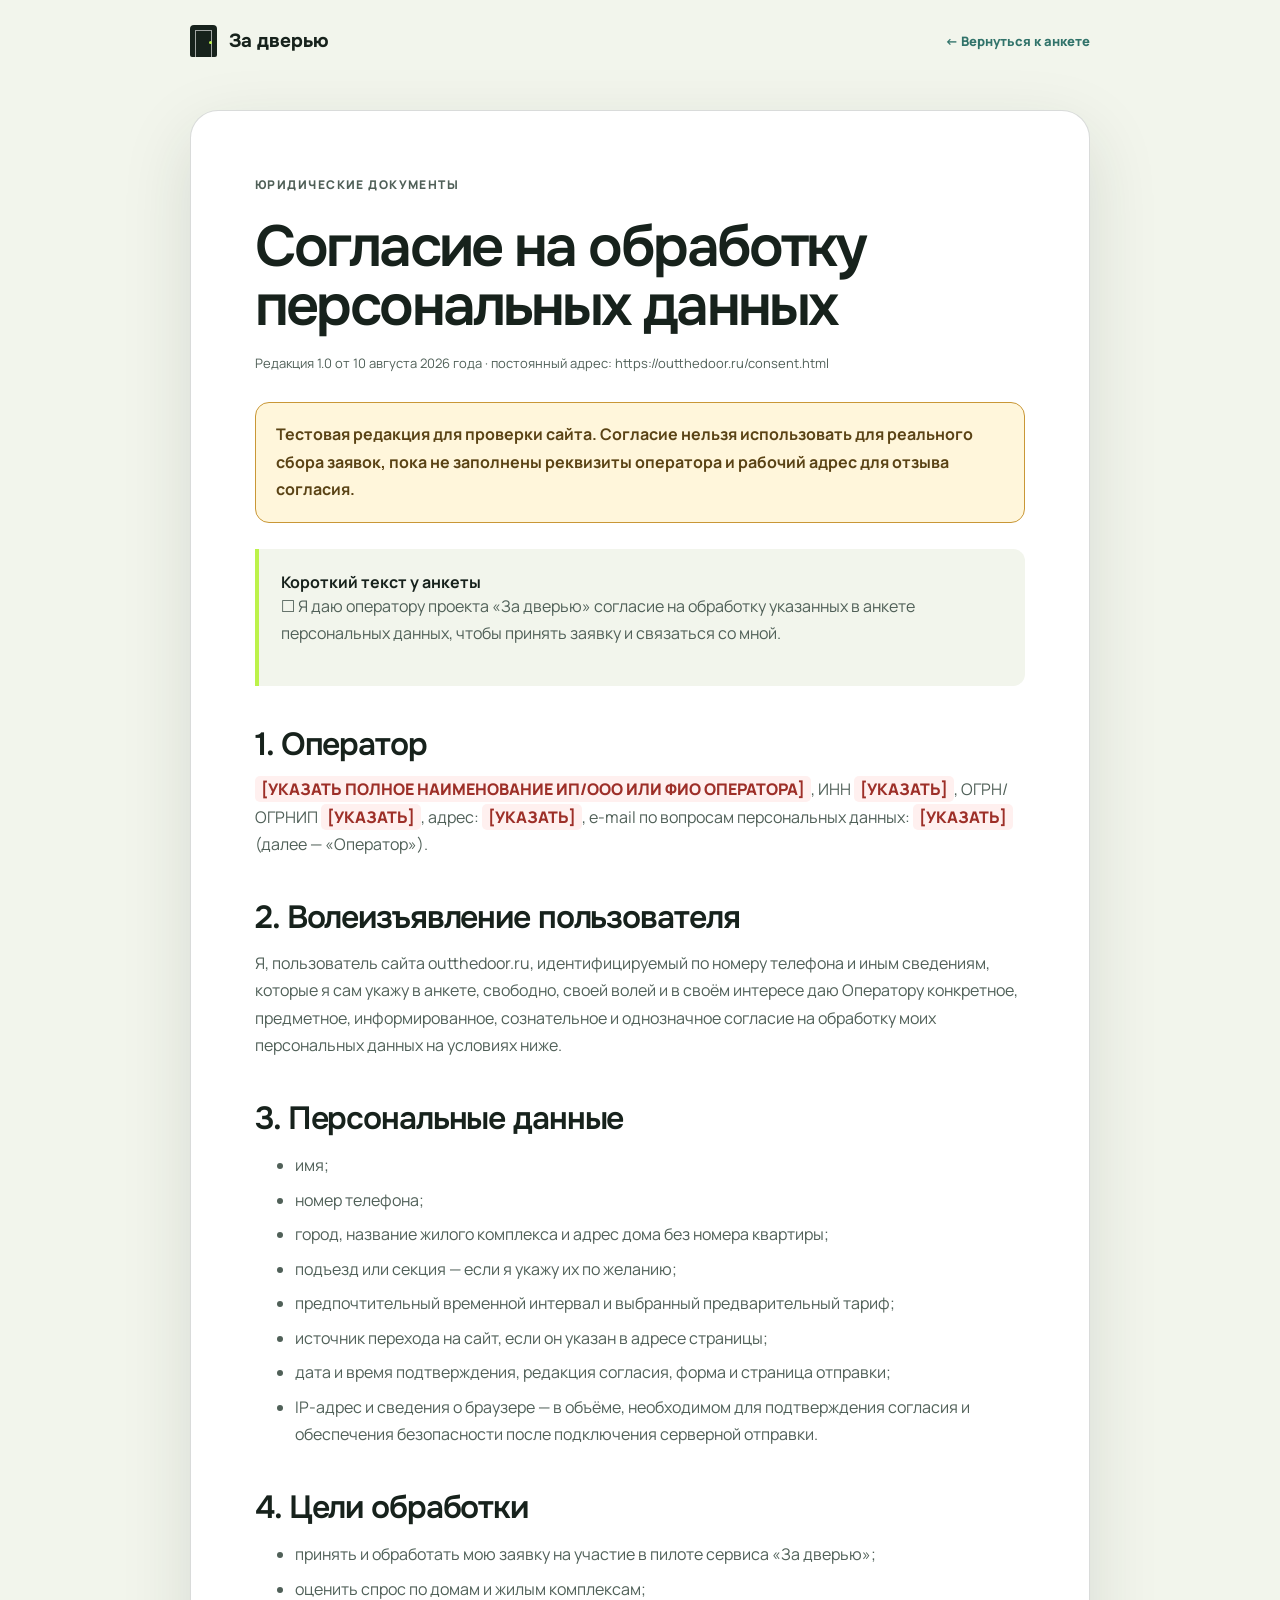
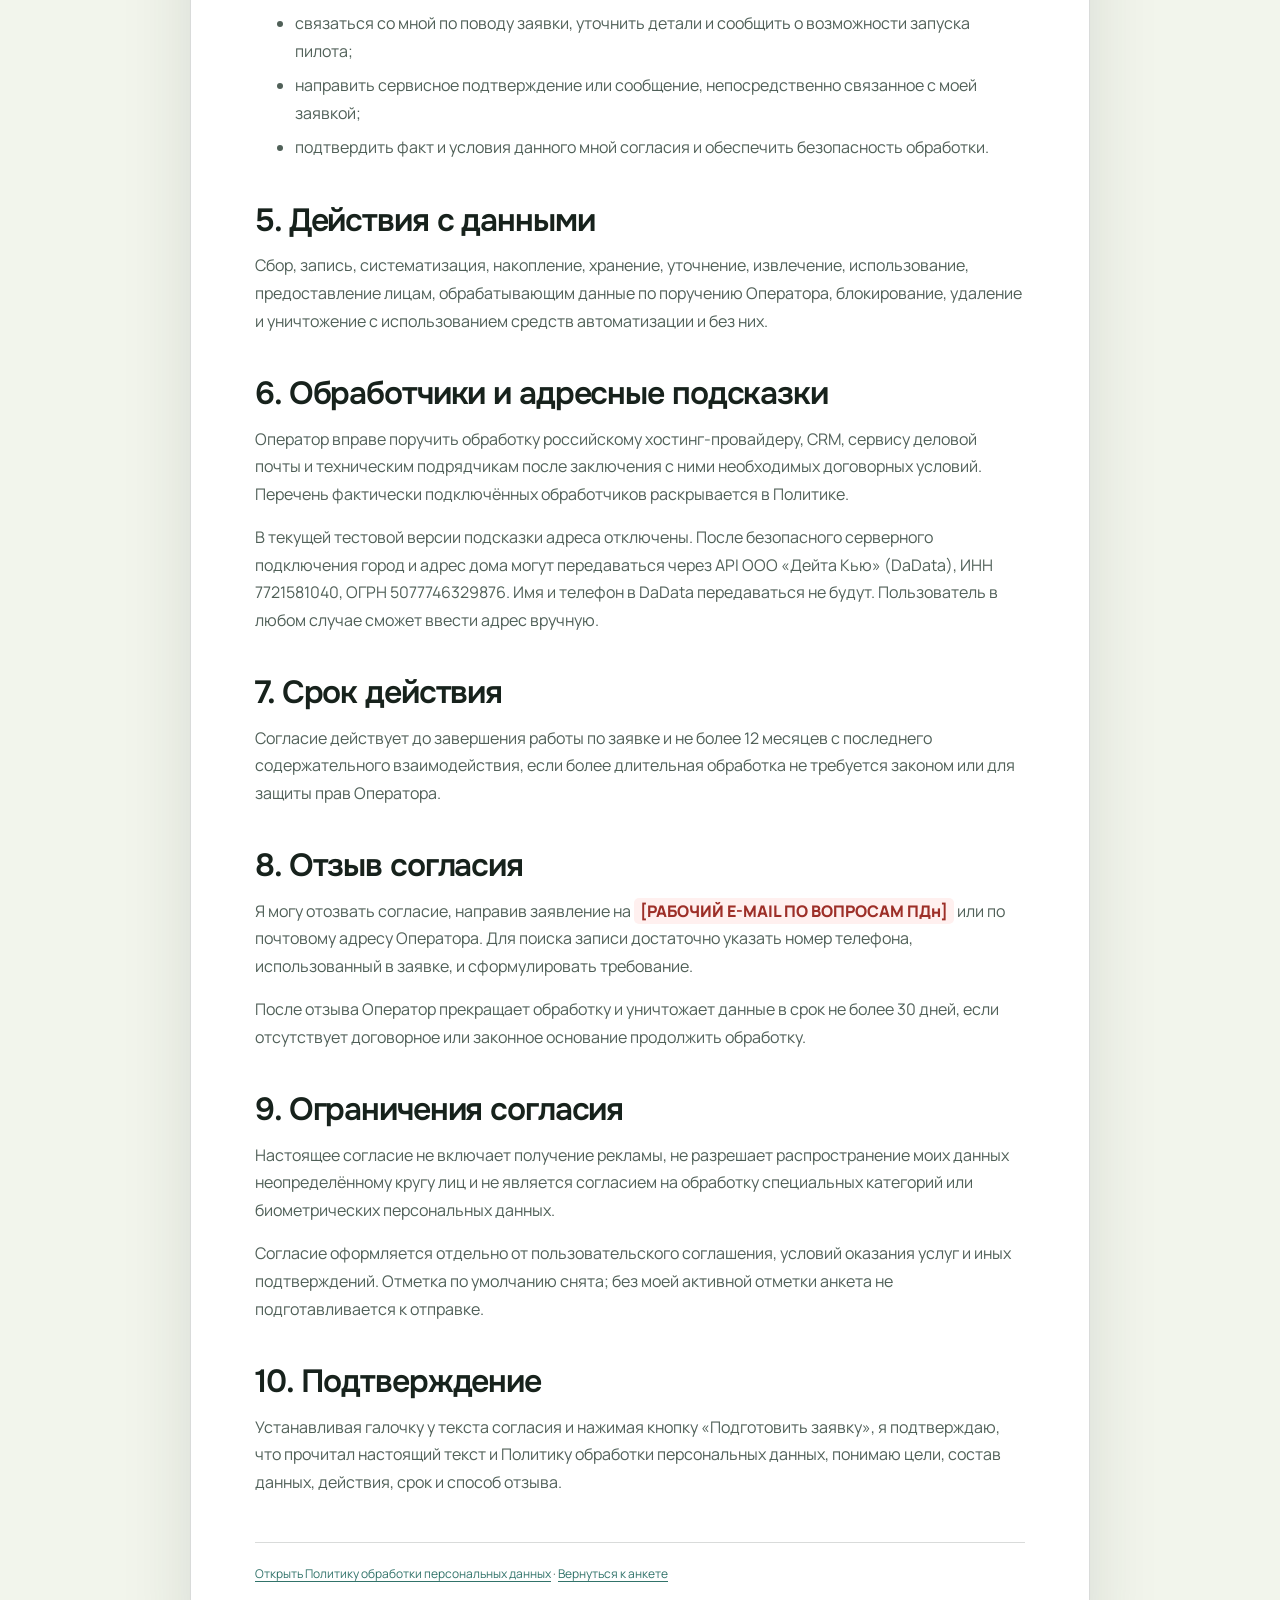
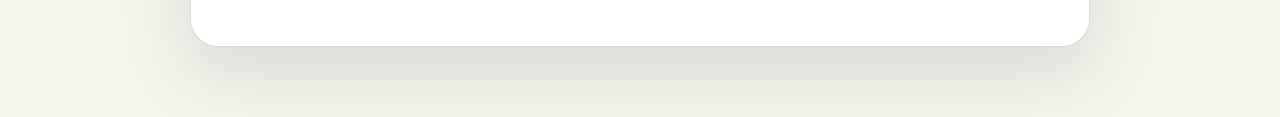
==== consent.html @ b96330fc "Publish landing with personal data consent" ====
<!doctype html>
<html lang="ru">
  <head>
    <meta charset="UTF-8" />
    <meta name="viewport" content="width=device-width, initial-scale=1.0" />
    <meta name="theme-color" content="#f2f5ec" />
    <meta name="robots" content="noindex, nofollow" />
    <title>Согласие на обработку персональных данных — За дверью</title>
    <link rel="preconnect" href="https://fonts.googleapis.com" />
    <link rel="preconnect" href="https://fonts.gstatic.com" crossorigin />
    <link href="https://fonts.googleapis.com/css2?family=Manrope:wght@400;500;600;700;800&amp;family=Onest:wght@500;600;700&amp;display=swap" rel="stylesheet" />
    <link rel="stylesheet" href="styles.css" />
  </head>
  <body class="legal-page">
    <header class="legal-header">
      <a class="brand" href="index.html" aria-label="За дверью — на главную">
        <span class="brand__mark" aria-hidden="true"><span></span></span><span>За дверью</span>
      </a>
      <a class="legal-header__back" href="index.html#reserve-form">← Вернуться к анкете</a>
    </header>

    <main class="legal-document">
      <p class="kicker">Юридические документы</p>
      <h1>Согласие на обработку персональных данных</h1>
      <p class="legal-meta">Редакция 1.0 от 10 августа 2026 года · постоянный адрес: https://outthedoor.ru/consent.html</p>

      <p class="legal-warning">
        Тестовая редакция для проверки сайта. Согласие нельзя использовать для реального сбора заявок, пока не заполнены реквизиты оператора и рабочий адрес для отзыва согласия.
      </p>

      <div class="legal-summary">
        <strong>Короткий текст у анкеты</strong>
        <p>☐ Я даю оператору проекта «За дверью» согласие на обработку указанных в анкете персональных данных, чтобы принять заявку и связаться со мной.</p>
      </div>

      <h2>1. Оператор</h2>
      <p>
        <span class="legal-placeholder">[УКАЗАТЬ ПОЛНОЕ НАИМЕНОВАНИЕ ИП/ООО ИЛИ ФИО ОПЕРАТОРА]</span>,
        ИНН <span class="legal-placeholder">[УКАЗАТЬ]</span>,
        ОГРН/ОГРНИП <span class="legal-placeholder">[УКАЗАТЬ]</span>,
        адрес: <span class="legal-placeholder">[УКАЗАТЬ]</span>,
        e-mail по вопросам персональных данных: <span class="legal-placeholder">[УКАЗАТЬ]</span>
        (далее — «Оператор»).
      </p>

      <h2>2. Волеизъявление пользователя</h2>
      <p>Я, пользователь сайта outthedoor.ru, идентифицируемый по номеру телефона и иным сведениям, которые я сам укажу в анкете, свободно, своей волей и в своём интересе даю Оператору конкретное, предметное, информированное, сознательное и однозначное согласие на обработку моих персональных данных на условиях ниже.</p>

      <h2>3. Персональные данные</h2>
      <ul>
        <li>имя;</li>
        <li>номер телефона;</li>
        <li>город, название жилого комплекса и адрес дома без номера квартиры;</li>
        <li>подъезд или секция — если я укажу их по желанию;</li>
        <li>предпочтительный временной интервал и выбранный предварительный тариф;</li>
        <li>источник перехода на сайт, если он указан в адресе страницы;</li>
        <li>дата и время подтверждения, редакция согласия, форма и страница отправки;</li>
        <li>IP-адрес и сведения о браузере — в объёме, необходимом для подтверждения согласия и обеспечения безопасности после подключения серверной отправки.</li>
      </ul>

      <h2>4. Цели обработки</h2>
      <ul>
        <li>принять и обработать мою заявку на участие в пилоте сервиса «За дверью»;</li>
        <li>оценить спрос по домам и жилым комплексам;</li>
        <li>связаться со мной по поводу заявки, уточнить детали и сообщить о возможности запуска пилота;</li>
        <li>направить сервисное подтверждение или сообщение, непосредственно связанное с моей заявкой;</li>
        <li>подтвердить факт и условия данного мной согласия и обеспечить безопасность обработки.</li>
      </ul>

      <h2>5. Действия с данными</h2>
      <p>Сбор, запись, систематизация, накопление, хранение, уточнение, извлечение, использование, предоставление лицам, обрабатывающим данные по поручению Оператора, блокирование, удаление и уничтожение с использованием средств автоматизации и без них.</p>

      <h2>6. Обработчики и адресные подсказки</h2>
      <p>Оператор вправе поручить обработку российскому хостинг-провайдеру, CRM, сервису деловой почты и техническим подрядчикам после заключения с ними необходимых договорных условий. Перечень фактически подключённых обработчиков раскрывается в Политике.</p>
      <p>В текущей тестовой версии подсказки адреса отключены. После безопасного серверного подключения город и адрес дома могут передаваться через API ООО «Дейта Кью» (DaData), ИНН 7721581040, ОГРН 5077746329876. Имя и телефон в DaData передаваться не будут. Пользователь в любом случае сможет ввести адрес вручную.</p>

      <h2>7. Срок действия</h2>
      <p>Согласие действует до завершения работы по заявке и не более 12 месяцев с последнего содержательного взаимодействия, если более длительная обработка не требуется законом или для защиты прав Оператора.</p>

      <h2>8. Отзыв согласия</h2>
      <p>Я могу отозвать согласие, направив заявление на <span class="legal-placeholder">[РАБОЧИЙ E-MAIL ПО ВОПРОСАМ ПДн]</span> или по почтовому адресу Оператора. Для поиска записи достаточно указать номер телефона, использованный в заявке, и сформулировать требование.</p>
      <p>После отзыва Оператор прекращает обработку и уничтожает данные в срок не более 30 дней, если отсутствует договорное или законное основание продолжить обработку.</p>

      <h2>9. Ограничения согласия</h2>
      <p>Настоящее согласие не включает получение рекламы, не разрешает распространение моих данных неопределённому кругу лиц и не является согласием на обработку специальных категорий или биометрических персональных данных.</p>
      <p>Согласие оформляется отдельно от пользовательского соглашения, условий оказания услуг и иных подтверждений. Отметка по умолчанию снята; без моей активной отметки анкета не подготавливается к отправке.</p>

      <h2>10. Подтверждение</h2>
      <p>Устанавливая галочку у текста согласия и нажимая кнопку «Подготовить заявку», я подтверждаю, что прочитал настоящий текст и Политику обработки персональных данных, понимаю цели, состав данных, действия, срок и способ отзыва.</p>

      <div class="legal-footer">
        <a href="privacy.html">Открыть Политику обработки персональных данных</a> ·
        <a href="index.html#reserve-form">Вернуться к анкете</a>
      </div>
    </main>
  </body>
</html>
---- styles.css ----
:root {
  --ink: #17221c;
  --ink-soft: #506058;
  --cream: #f2f5ec;
  --paper: #fbfcf8;
  --mint: #bcf24a;
  --mint-soft: #e5f7bd;
  --teal: #31736a;
  --line: rgba(23, 34, 28, 0.16);
  --dark: #17251f;
  --white: #ffffff;
  --shadow: 0 24px 70px rgba(31, 49, 40, 0.13);
  --radius: 28px;
  --shell: min(1180px, calc(100vw - 40px));
}

* { box-sizing: border-box; }
html { scroll-behavior: smooth; }
body {
  margin: 0;
  overflow-x: clip;
  color: var(--ink);
  background: var(--paper);
  font-family: "Manrope", system-ui, sans-serif;
  -webkit-font-smoothing: antialiased;
}
a { color: inherit; text-decoration: none; }
button, input, select { font: inherit; }
button { color: inherit; }
.section-shell { width: var(--shell); margin-inline: auto; }

.prototype-bar {
  min-height: 34px;
  padding: 7px 20px;
  display: flex;
  align-items: center;
  justify-content: center;
  gap: 16px;
  background: var(--ink);
  color: var(--white);
  font-size: 12px;
  font-weight: 700;
  letter-spacing: .08em;
  text-transform: uppercase;
}
.prototype-bar__note { color: var(--mint); }

.site-header {
  width: var(--shell);
  min-height: 82px;
  margin-inline: auto;
  display: grid;
  grid-template-columns: 1fr auto 1fr;
  align-items: center;
  gap: 32px;
}
.brand { min-height: 44px; display: inline-flex; align-items: center; gap: 12px; font-family: "Onest", sans-serif; font-weight: 700; font-size: 19px; }
.brand__mark { width: 27px; height: 32px; border-radius: 4px 4px 2px 2px; background: var(--ink); position: relative; display: inline-block; }
.brand__mark::before { content: ""; position: absolute; inset: 5px 5px 0; border: 1px solid rgba(255,255,255,.6); border-bottom: 0; }
.brand__mark span { position: absolute; right: 5px; top: 16px; width: 3px; height: 3px; border-radius: 50%; background: var(--mint); }
.desktop-nav { display: flex; gap: 30px; font-size: 14px; font-weight: 600; }
.desktop-nav a { transition: opacity .2s; }
.desktop-nav a:hover { opacity: .55; }
.site-header > .button { justify-self: end; }

.button {
  min-height: 54px;
  padding: 0 24px;
  border: 0;
  border-radius: 14px;
  display: inline-flex;
  align-items: center;
  justify-content: center;
  gap: 10px;
  font-weight: 800;
  cursor: pointer;
  transition: transform .2s, box-shadow .2s, background .2s;
}
.button:hover { transform: translateY(-2px); }
.button:focus-visible, a:focus-visible, summary:focus-visible, input:focus-visible, select:focus-visible { outline: 3px solid rgba(49,115,106,.35); outline-offset: 3px; }
.button--small { min-height: 42px; padding-inline: 18px; border-radius: 12px; font-size: 13px; }
.button--dark { background: var(--ink); color: white; box-shadow: 0 8px 22px rgba(23,34,28,.15); }
.button--primary { background: var(--mint); color: var(--ink); box-shadow: 0 12px 28px rgba(136,179,47,.25); }
.button--outline { width: 100%; background: transparent; border: 1px solid var(--line); }
.button--wide { width: 100%; }

.hero {
  padding: 44px 0 72px;
  display: grid;
  grid-template-columns: minmax(0, 1fr) minmax(440px, 520px);
  align-items: start;
  gap: 42px;
}
.hero__copy { padding-top: 42px; }
.eyebrow, .kicker { margin: 0 0 22px; text-transform: uppercase; font-size: 12px; letter-spacing: .12em; font-weight: 800; }
.eyebrow { display: flex; align-items: center; gap: 10px; }
.eyebrow span { width: 8px; height: 8px; border-radius: 50%; background: var(--teal); box-shadow: 0 0 0 5px rgba(49,115,106,.12); }
h1, h2, h3, p { margin-top: 0; }
h1, h2 { font-family: "Onest", sans-serif; letter-spacing: -.055em; }
h1 { margin-bottom: 28px; font-size: clamp(50px, 5vw, 72px); line-height: .96; font-weight: 600; }
h1 > span { display: block; }
h1 em, h2 em { font-style: normal; color: var(--teal); }
.hero__lead { max-width: 590px; margin-bottom: 30px; color: var(--ink-soft); font-size: 18px; line-height: 1.7; }
.hero__actions { display: flex; align-items: center; gap: 26px; }
.text-link { min-height: 44px; display: inline-flex; align-items: center; font-weight: 800; border-bottom: 1px solid var(--ink); }
.text-link span { margin-left: 6px; }
.hero__facts { margin-top: 42px; padding-top: 24px; display: flex; gap: 20px; flex-wrap: wrap; border-top: 1px solid var(--line); color: var(--ink-soft); font-size: 12px; font-weight: 700; text-transform: uppercase; letter-spacing: .06em; }
.hero__facts span:not(:last-child)::after { content: "·"; margin-left: 20px; color: var(--teal); }

.trust-strip { min-height: 126px; padding: 24px 0; display: grid; grid-template-columns: repeat(3, 1fr); border-top: 1px solid var(--line); border-bottom: 1px solid var(--line); }
.trust-strip > div { padding-inline: 48px; display: grid; place-content: center; gap: 4px; }
.trust-strip > div:not(:last-child) { border-right: 1px solid var(--line); }
.trust-strip strong { font: 600 29px/1 "Onest"; letter-spacing: -.04em; }
.trust-strip span { color: var(--ink-soft); font-size: 12px; }

.section { padding: 120px 0; }
.section-heading { margin-bottom: 52px; display: grid; grid-template-columns: 80px 1fr; gap: 20px; }
.section-heading--split { grid-template-columns: 1.25fr .75fr; align-items: end; }
.section-index { font: 600 13px "Onest"; color: var(--teal); }
.section h2 { margin-bottom: 0; font-size: clamp(42px, 5vw, 66px); line-height: 1.03; font-weight: 600; }
.section-intro { max-width: 410px; margin: 0; color: var(--ink-soft); line-height: 1.7; }
.steps-grid { display: grid; grid-template-columns: repeat(4, 1fr); gap: 14px; }
.step-card { min-height: 350px; padding: 24px; display: flex; flex-direction: column; border-radius: var(--radius); background: var(--cream); }
.step-card--accent { background: var(--mint-soft); }
.step-card--dark { background: var(--dark); color: white; }
.step-card__number { align-self: flex-end; font-size: 11px; color: var(--ink-soft); }
.step-card--dark .step-card__number { color: rgba(255,255,255,.55); }
.step-card__icon { width: 72px; height: 72px; margin: 44px 0 auto; position: relative; border-radius: 50%; border: 1px solid var(--line); }
.icon-clock::before { content: ""; position: absolute; width: 1px; height: 22px; left: 35px; top: 13px; background: var(--ink); transform-origin: bottom; transform: rotate(-10deg); }
.icon-clock::after { content: ""; position: absolute; width: 18px; height: 1px; left: 35px; top: 34px; background: var(--ink); transform: rotate(34deg); transform-origin: left; }
.icon-bell::before { content: ""; position: absolute; width: 28px; height: 32px; left: 21px; top: 18px; border: 2px solid var(--ink); border-radius: 17px 17px 7px 7px; }
.icon-bell::after { content: "•"; position: absolute; left: 31px; bottom: 4px; font-size: 24px; }
.icon-bag::before { content: ""; position: absolute; width: 30px; height: 34px; left: 20px; top: 21px; border: 2px solid var(--ink); border-radius: 4px 4px 13px 13px; }
.icon-bag::after { content: ""; position: absolute; width: 18px; height: 9px; left: 26px; top: 14px; border: 2px solid var(--ink); border-bottom: 0; border-radius: 8px 8px 0 0; }
.icon-check { border-color: rgba(255,255,255,.22); }
.icon-check::before { content: "✓"; position: absolute; inset: 0; display: grid; place-items: center; color: var(--mint); font-size: 34px; }
.step-card h3 { margin-bottom: 12px; font: 600 23px/1.15 "Onest"; letter-spacing: -.03em; }
.step-card p { margin-bottom: 0; color: var(--ink-soft); font-size: 13px; line-height: 1.65; }
.step-card--dark p { color: rgba(255,255,255,.62); }

.section--dark { background: var(--dark); color: white; }
.kicker--light { color: var(--mint); }
.lifestyle { padding: 130px 0; }
.lifestyle__statement { margin-bottom: 90px; }
.lifestyle__statement h2 { font-size: clamp(46px, 6vw, 76px); }
.lifestyle__statement h2 em { color: var(--mint); }
.lifestyle__cards { display: grid; grid-template-columns: repeat(3, 1fr); gap: 1px; background: rgba(255,255,255,.15); }
.lifestyle__cards article { padding: 36px 36px 10px 0; min-height: 215px; background: var(--dark); }
.lifestyle__cards article:not(:first-child) { padding-left: 36px; }
.lifestyle__cards span { color: var(--mint); font-size: 11px; }
.lifestyle__cards h3 { margin-top: 54px; font: 600 21px "Onest"; }
.lifestyle__cards p { color: rgba(255,255,255,.55); font-size: 13px; line-height: 1.65; }

.plans-grid { display: grid; grid-template-columns: repeat(3, 1fr); gap: 15px; }
.plan-card { min-height: 390px; padding: 28px; position: relative; display: flex; flex-direction: column; border: 1px solid var(--line); border-radius: var(--radius); background: white; }
.plan-card--featured { background: var(--mint-soft); border-color: transparent; transform: translateY(-14px); }
.plan-card__tag { position: absolute; top: -14px; left: 28px; padding: 8px 13px; border-radius: 100px; background: var(--ink); color: white; font-size: 10px; font-weight: 800; text-transform: uppercase; letter-spacing: .08em; }
.plan-card__top { display: flex; justify-content: space-between; color: var(--ink-soft); font-size: 12px; font-weight: 700; }
.plan-card__price { margin: 62px 0 16px; display: flex; align-items: flex-end; gap: 9px; }
.plan-card__price strong { font: 600 52px/.9 "Onest"; letter-spacing: -.06em; }
.plan-card__price span { color: var(--ink-soft); font-size: 12px; }
.plan-card p { color: var(--ink-soft); font-size: 13px; line-height: 1.6; }
.plan-card .button { margin-top: auto; }
.plans-note { margin-top: 28px; display: flex; flex-wrap: wrap; justify-content: center; gap: 12px 28px; color: var(--ink-soft); font-size: 12px; }
.plans-note span::before { content: "✓"; margin-right: 8px; color: var(--teal); }

.section--soft { background: var(--cream); }
.rules-layout { display: grid; grid-template-columns: .8fr 1.2fr; gap: 80px; align-items: center; }
.rules-copy h2 { margin-bottom: 28px; font-size: clamp(42px, 4.5vw, 62px); }
.rules-copy > p:last-child { color: var(--ink-soft); line-height: 1.7; }
.rules-columns { display: grid; grid-template-columns: repeat(2, 1fr); gap: 14px; }
.rule-card { min-height: 370px; padding: 28px; border-radius: var(--radius); background: white; }
.rule-card--yes { background: var(--mint-soft); }
.rule-card h3 { margin-bottom: 65px; font: 600 23px "Onest"; }
.rule-card h3 span { width: 32px; height: 32px; margin-right: 8px; display: inline-grid; place-items: center; border-radius: 50%; background: var(--ink); color: white; }
.rule-card--no h3 span { background: #e9d9d5; color: #883c32; }
.rule-card ul { margin: 0; padding: 0; list-style: none; }
.rule-card li { padding: 13px 0; border-top: 1px solid var(--line); color: var(--ink-soft); font-size: 13px; line-height: 1.45; }

.faq-heading { margin-bottom: 30px; }
.faq-list { border-top: 1px solid var(--line); }
.faq-list details { border-bottom: 1px solid var(--line); }
.faq-list summary { padding: 25px 4px; display: flex; justify-content: space-between; align-items: center; cursor: pointer; font: 600 20px "Onest"; list-style: none; }
.faq-list summary::-webkit-details-marker { display: none; }
.faq-list summary span { font: 400 28px "Manrope"; transition: transform .2s; }
.faq-list details[open] summary span { transform: rotate(45deg); }
.faq-list details p { max-width: 740px; padding: 0 4px 24px; color: var(--ink-soft); line-height: 1.7; }

.reserve-form { padding: 30px; border-radius: 25px; background: white; color: var(--ink); box-shadow: 0 28px 70px rgba(14,47,42,.3); }
.reserve-form--hero { border: 1px solid var(--line); box-shadow: 0 24px 70px rgba(31,49,40,.14); }
.form-head { margin-bottom: 24px; display: flex; align-items: center; justify-content: space-between; }
.form-head > div { display: grid; gap: 3px; }
.form-head span { color: var(--ink-soft); font-size: 12px; }
.form-head strong { font: 600 28px "Onest"; letter-spacing: -.035em; }
.form-intro { margin: -10px 0 22px; color: var(--ink-soft); font-size: 12px; line-height: 1.55; }
.demo-pill { padding: 6px 9px; border-radius: 99px; background: var(--cream); color: var(--teal) !important; font-weight: 800; text-transform: uppercase; letter-spacing: .08em; }
.reserve-form > label, .reserve-form > .form-field, .form-grid label { margin-bottom: 16px; display: grid; gap: 7px; }
.reserve-form label > span, .form-field > label, legend { font-size: 11px; font-weight: 800; }
.input-note { color: var(--ink-soft); font-size: 10px; line-height: 1.45; }
input, select { width: 100%; height: 48px; padding: 0 14px; border: 1px solid var(--line); border-radius: 11px; background: white; color: var(--ink); }
input::placeholder { color: #9aa59e; }
.form-grid { display: grid; grid-template-columns: 1fr 1fr; gap: 12px; }
.address-combobox { position: relative; }
.address-suggestions {
  width: 100%;
  max-height: 270px;
  padding: 6px;
  position: absolute;
  z-index: 20;
  top: calc(100% + 6px);
  left: 0;
  overflow-y: auto;
  border: 1px solid var(--line);
  border-radius: 13px;
  background: white;
  box-shadow: 0 18px 44px rgba(23,34,28,.2);
}
.address-suggestion {
  width: 100%;
  min-height: 46px;
  padding: 10px 11px;
  border: 0;
  border-radius: 8px;
  display: block;
  background: transparent;
  color: var(--ink);
  cursor: pointer;
  text-align: left;
  font-size: 12px;
  line-height: 1.45;
}
.address-suggestion:hover, .address-suggestion.is-active { background: var(--cream); }
.address-suggestion strong { display: block; font-weight: 700; }
.address-suggestion small { display: block; margin-top: 2px; color: var(--ink-soft); font-size: 9px; }
.address-status { min-height: 0; color: var(--ink-soft); font-size: 9px; line-height: 1.4; }
.address-status:not(:empty) { min-height: 13px; }
fieldset { margin: 0 0 16px; padding: 0; border: 0; }
legend { margin-bottom: 8px; }
.slot-options { display: grid; grid-template-columns: repeat(3, 1fr); gap: 7px; }
.slot-options label { cursor: pointer; }
.slot-options input {
  width: 1px;
  height: 1px;
  margin: -1px;
  padding: 0;
  position: absolute;
  overflow: hidden;
  clip-path: inset(50%);
  opacity: 0;
  pointer-events: none;
}
.slot-options label > span { min-height: 55px; display: grid; place-items: center; gap: 1px; border: 1px solid var(--line); border-radius: 10px; font-size: 13px; }
.slot-options small { color: var(--ink-soft); font-size: 9px; font-weight: 500; }
.slot-options input:checked + span { border-color: var(--teal); background: #eaf5ee; color: var(--teal); }
.slot-options input:focus-visible + span { outline: 3px solid rgba(49,115,106,.35); outline-offset: 3px; }
.check-row { margin: 4px 0 18px !important; display: grid !important; grid-template-columns: 18px 1fr; align-items: start; gap: 9px !important; }
.check-row input { width: 17px; height: 17px; margin: 0; accent-color: var(--teal); }
.check-row span { color: var(--ink-soft); font-size: 10px !important; line-height: 1.45; font-weight: 500 !important; }
.check-row a { color: var(--teal); text-decoration: underline; text-underline-offset: 2px; }
.check-row a:hover { text-decoration-thickness: 2px; }
.form-error { min-height: 18px; margin: -8px 0 5px; color: #9d2f28; font-size: 10px; }
.form-note { margin: 10px 0 0; color: var(--ink-soft); text-align: center; font-size: 9px; }

.bottom-cta { margin-bottom: 30px; padding: 58px 64px; display: grid; grid-template-columns: 1fr auto; align-items: center; gap: 48px; border-radius: 34px; background: var(--teal); color: white; }
.bottom-cta .kicker { margin-bottom: 16px; }
.bottom-cta h2 { max-width: 780px; margin: 0; font: 600 clamp(34px, 4vw, 52px)/1.05 "Onest"; letter-spacing: -.05em; }
.bottom-cta .button { min-width: 205px; }

.site-footer { min-height: 180px; padding: 40px 0 32px; display: grid; grid-template-columns: auto 1fr auto; align-items: start; gap: 40px; color: var(--ink-soft); }
.brand--footer { color: var(--ink); }
.site-footer p { font-size: 12px; }
.footer-links { display: flex; gap: 12px 18px; font-size: 11px; }
.footer-links a { min-height: 44px; display: inline-flex; align-items: center; }
.site-footer small { grid-column: 1 / -1; padding-top: 18px; border-top: 1px solid var(--line); font-size: 10px; }

.legal-page { background: var(--cream); }
.legal-header { width: min(900px, calc(100vw - 40px)); min-height: 82px; margin-inline: auto; display: flex; align-items: center; justify-content: space-between; gap: 24px; }
.legal-header__back { min-height: 44px; display: inline-flex; align-items: center; color: var(--teal); font-size: 13px; font-weight: 800; }
.legal-document { width: min(900px, calc(100vw - 40px)); margin: 28px auto 70px; padding: clamp(28px, 5vw, 64px); border: 1px solid var(--line); border-radius: 28px; background: white; box-shadow: var(--shadow); }
.legal-document h1 { max-width: 760px; margin: 0 0 16px; font: 600 clamp(34px, 6vw, 58px)/1.02 "Onest"; letter-spacing: -.05em; }
.legal-document h2 { margin: 42px 0 14px; font: 600 clamp(24px, 4vw, 32px)/1.08 "Onest"; letter-spacing: -.035em; }
.legal-document h3 { margin: 28px 0 10px; font: 600 20px/1.2 "Onest"; }
.legal-document p, .legal-document li { color: var(--ink-soft); line-height: 1.72; }
.legal-document li + li { margin-top: 7px; }
.legal-document a { color: var(--teal); text-decoration: underline; text-underline-offset: 3px; }
.legal-meta { margin-bottom: 28px; color: var(--ink-soft); font-size: 13px; }
.legal-warning { margin: 26px 0; padding: 18px 20px; border: 1px solid #c99736; border-radius: 14px; background: #fff6db; color: #5a4315 !important; font-weight: 700; }
.legal-placeholder { padding: 2px 6px; border-radius: 5px; background: #fff0ef; color: #9d2f28; font-weight: 800; }
.legal-summary { margin: 26px 0; padding: 22px; border-left: 4px solid var(--mint); border-radius: 0 12px 12px 0; background: var(--cream); }
.legal-document table { width: 100%; border-collapse: collapse; margin: 18px 0 28px; font-size: 14px; }
.legal-document th, .legal-document td { padding: 12px; border: 1px solid var(--line); vertical-align: top; text-align: left; line-height: 1.55; }
.legal-document th { background: var(--cream); }
.legal-footer { margin-top: 46px; padding-top: 22px; border-top: 1px solid var(--line); color: var(--ink-soft); font-size: 12px; }

.demo-dialog { width: min(480px, calc(100vw - 30px)); padding: 38px; border: 0; border-radius: 28px; color: var(--ink); box-shadow: 0 30px 100px rgba(23,34,28,.35); }
.demo-dialog::backdrop { background: rgba(15,26,20,.68); backdrop-filter: blur(8px); }
.dialog-close { width: 34px; height: 34px; position: absolute; top: 16px; right: 16px; border: 0; border-radius: 50%; background: var(--cream); cursor: pointer; font-size: 22px; }
.dialog-icon { width: 62px; height: 62px; margin-bottom: 26px; display: grid; place-items: center; border-radius: 50%; background: var(--mint); font-size: 28px; }
.demo-dialog h2 { margin-bottom: 17px; font: 600 40px/1.03 "Onest"; letter-spacing: -.05em; }
.demo-dialog > p { color: var(--ink-soft); line-height: 1.6; }
.dialog-note { font-size: 11px; }
.share-status { min-height: 24px; margin: 14px 0 8px; color: var(--ink); font-size: 13px; font-weight: 700; }
.dialog-done { width: 100%; min-height: 44px; margin-top: 8px; border: 0; background: transparent; color: var(--ink-soft); cursor: pointer; font: 700 13px "Manrope"; }
[hidden] { display: none !important; }

@media (max-width: 1000px) {
  .site-header { grid-template-columns: 1fr auto; }
  .desktop-nav { display: none; }
  .hero { grid-template-columns: 1fr; padding-top: 28px; }
  .hero__copy { max-width: 760px; padding-top: 20px; }
  .steps-grid { grid-template-columns: repeat(2, 1fr); }
  .rules-layout { grid-template-columns: 1fr; }
  .reserve-form { width: 100%; max-width: 660px; }
  .bottom-cta { padding: 48px; grid-template-columns: 1fr; }
  .bottom-cta .button { justify-self: start; }
}

@media (max-width: 720px) {
  :root { --shell: min(calc(100% - 32px), 1180px); --radius: 22px; }
  .legal-header { width: min(100% - 32px, 900px); }
  .legal-document { width: min(100% - 32px, 900px); margin-top: 14px; padding: 26px 20px; border-radius: 20px; }
  .legal-document table { display: block; overflow-x: auto; }
  .prototype-bar { min-height: 36px; padding-inline: 16px; justify-content: space-between; gap: 8px; font-size: 8px; letter-spacing: .06em; }
  .site-header { min-height: 72px; gap: 12px; }
  .brand { font-size: 16px; }
  .brand__mark { width: 23px; height: 28px; }
  .site-header .button { min-height: 44px; padding-inline: 13px; font-size: 10px; text-align: center; }
  .hero { min-height: auto; padding: 24px 0 58px; gap: 26px; }
  .hero__copy { padding-top: 10px; }
  h1 { font-size: clamp(40px, 11.4vw, 46px); line-height: .98; letter-spacing: -.045em; }
  .hero__lead { font-size: 15px; }
  .hero__actions { display: none; }
  .hero__facts { margin-top: 24px; padding-top: 18px; gap: 8px 10px; font-size: 10px; line-height: 1.5; }
  .hero__facts span:not(:last-child)::after { margin-left: 10px; }
  .trust-strip { grid-template-columns: 1fr; }
  .trust-strip > div { min-height: 88px; padding-inline: 16px; text-align: center; }
  .trust-strip > div:not(:last-child) { border-right: 0; border-bottom: 1px solid var(--line); }
  .section { padding: 82px 0; }
  .section-heading, .section-heading--split { grid-template-columns: 1fr; }
  .section-index { display: none; }
  .section h2, .lifestyle__statement h2, .rules-copy h2 { font-size: clamp(34px, 10vw, 42px); line-height: 1.05; }
  .steps-grid, .plans-grid, .rules-columns { grid-template-columns: 1fr; }
  .step-card { min-height: 310px; }
  .lifestyle { padding: 88px 0; }
  .lifestyle__cards { grid-template-columns: 1fr; background: none; }
  .lifestyle__cards article, .lifestyle__cards article:not(:first-child) { padding: 28px 0; border-top: 1px solid rgba(255,255,255,.15); }
  .lifestyle__cards h3 { margin-top: 34px; }
  .plan-card--featured { transform: none; }
  .plan-card { min-height: 310px; padding: 24px; }
  .plan-card__price { margin-top: 46px; }
  .plan-card__price strong { font-size: 46px; }
  .rules-layout { gap: 42px; }
  .reserve-form { padding: 22px; border-radius: 22px; }
  .form-grid { grid-template-columns: 1fr; gap: 0; }
  input, select { font-size: 16px; }
  .check-row { min-height: 44px; align-items: center; }
  .check-row input { width: 20px; height: 20px; }
  .check-row span { font-size: 12px !important; }
  .faq-list summary { min-height: 68px; padding-block: 20px; font-size: 18px; }
  .bottom-cta { width: 100%; margin-bottom: 0; padding: 58px 20px; border-radius: 0; }
  .bottom-cta h2 { font-size: clamp(32px, 9vw, 40px); }
  .bottom-cta .button { width: 100%; }
  .site-footer { grid-template-columns: 1fr; gap: 18px; }
  .footer-links { flex-wrap: wrap; }
  .demo-dialog { padding: 30px 24px 24px; }
  .dialog-close { width: 44px; height: 44px; top: 10px; right: 10px; }
  .demo-dialog h2 { font-size: 34px; }
}

@media (max-width: 360px) {
  :root { --shell: min(calc(100% - 24px), 1180px); }
  .prototype-bar { padding-inline: 12px; font-size: 8px; }
  .brand { gap: 8px; font-size: 14px; }
  .site-header .button { max-width: 124px; padding-inline: 10px; }
  h1 { font-size: 38px; }
  .hero__actions .button { padding-inline: 16px; }
  .section { padding: 72px 0; }
  .section h2, .lifestyle__statement h2, .rules-copy h2 { font-size: 34px; }
  .reserve-form { padding: 19px; }
  .slot-options { gap: 5px; }
  .slot-options label > span { font-size: 12px; }
}

@media (prefers-reduced-motion: reduce) {
  html { scroll-behavior: auto; }
  *, *::before, *::after { transition-duration: .01ms !important; }
}
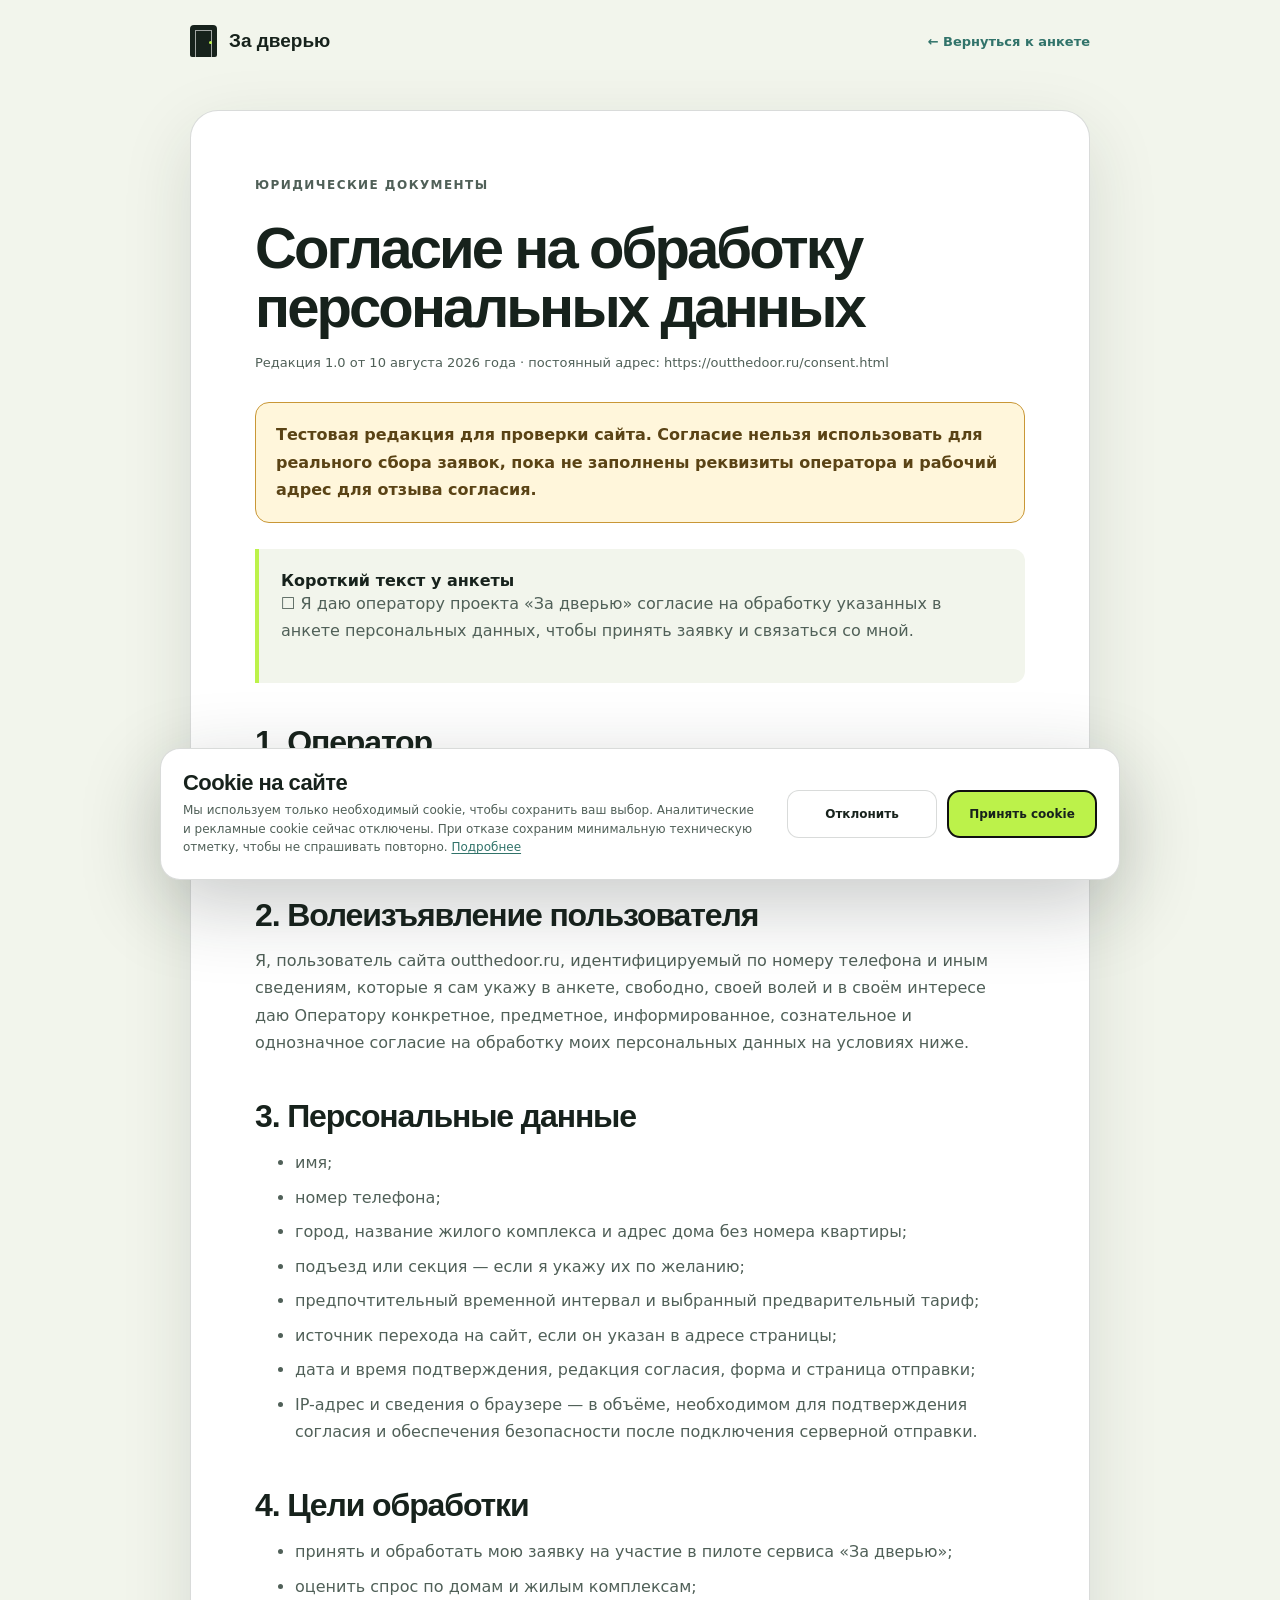
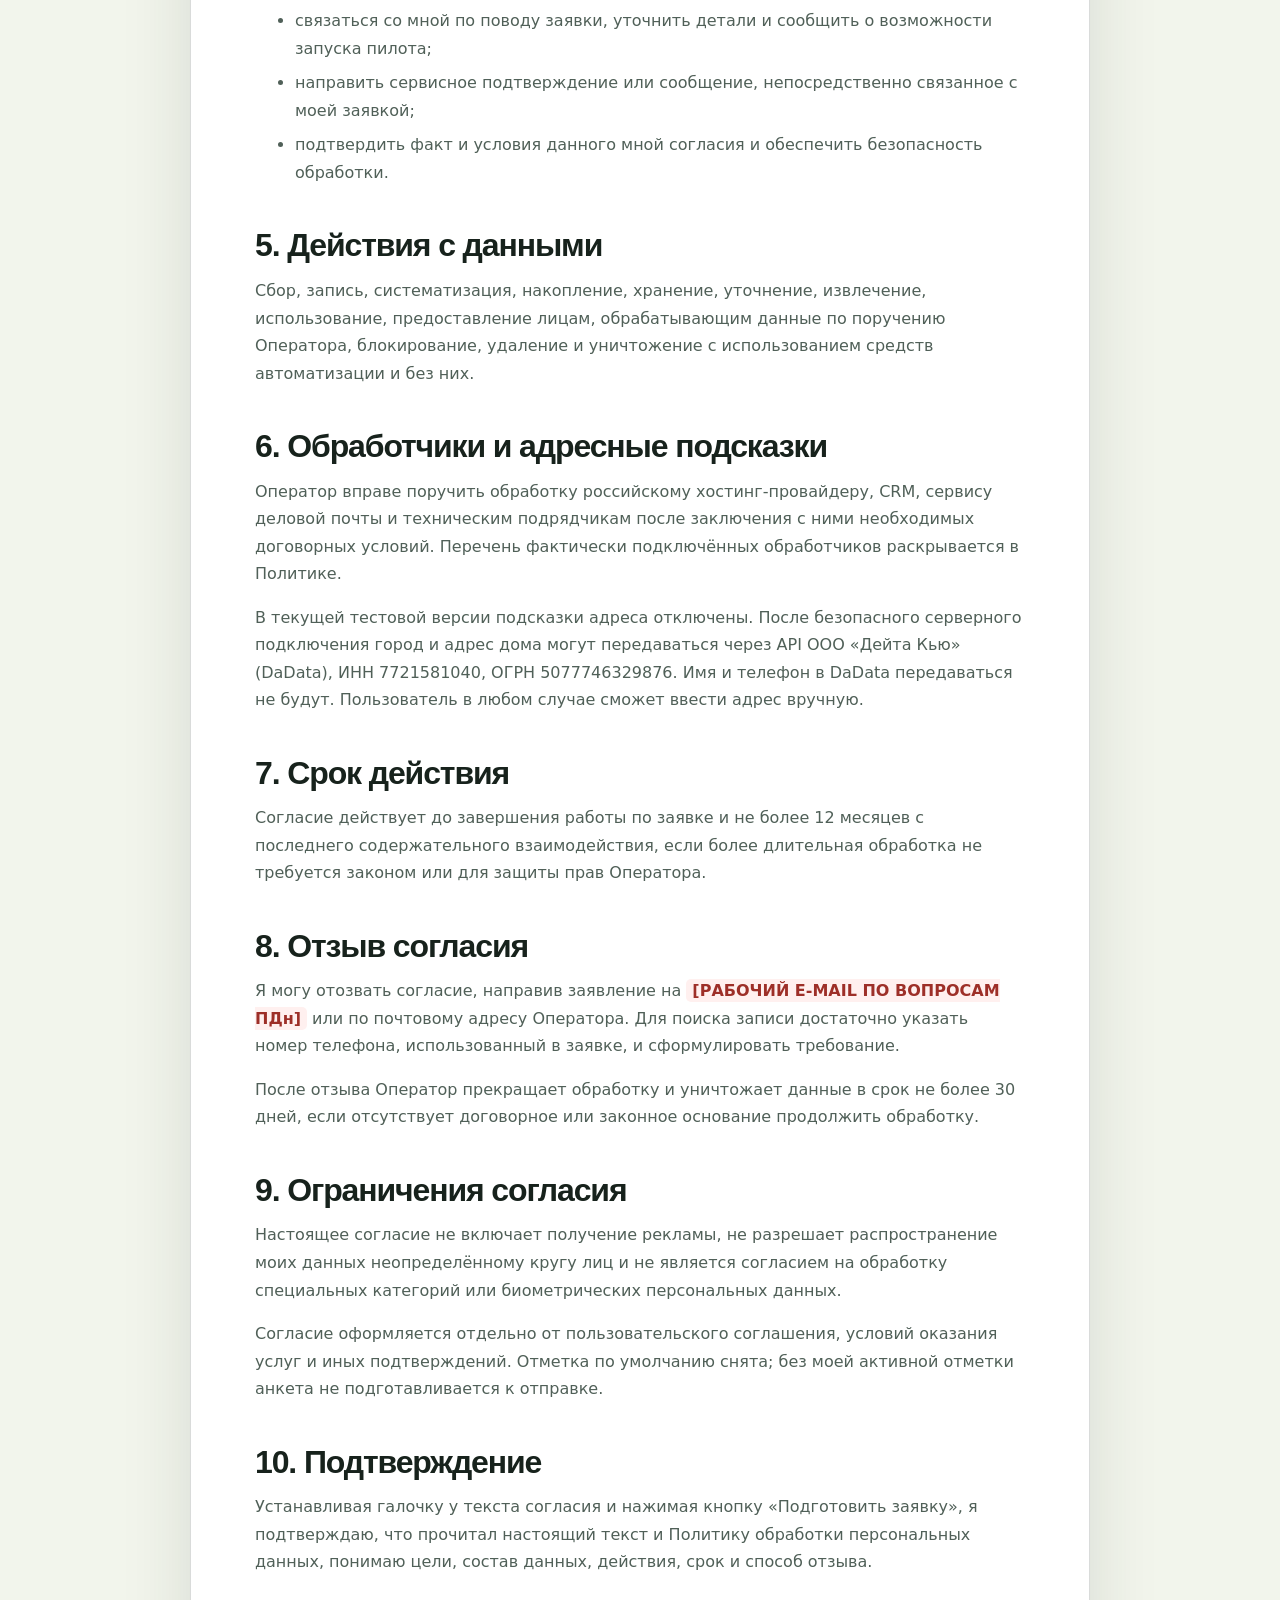
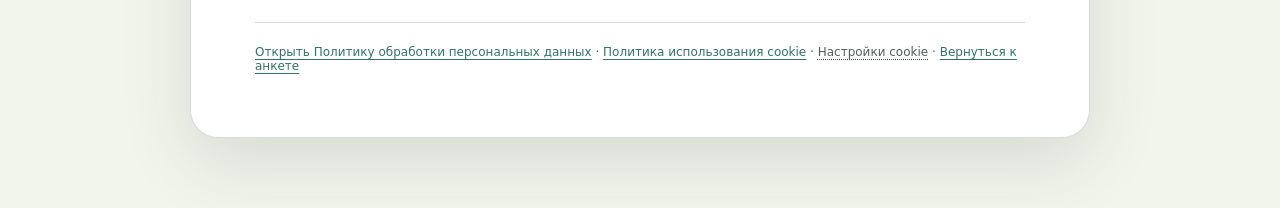
==== commit 993c1e52: "Add cookie consent notice" ====
--- a/consent.html
+++ b/consent.html
@@ -6,10 +6,8 @@
     <meta name="theme-color" content="#f2f5ec" />
     <meta name="robots" content="noindex, nofollow" />
     <title>Согласие на обработку персональных данных — За дверью</title>
-    <link rel="preconnect" href="https://fonts.googleapis.com" />
-    <link rel="preconnect" href="https://fonts.gstatic.com" crossorigin />
-    <link href="https://fonts.googleapis.com/css2?family=Manrope:wght@400;500;600;700;800&amp;family=Onest:wght@500;600;700&amp;display=swap" rel="stylesheet" />
     <link rel="stylesheet" href="styles.css" />
+    <script src="cookie-consent.js" defer></script>
   </head>
   <body class="legal-page">
     <header class="legal-header">
@@ -90,6 +88,8 @@
 
       <div class="legal-footer">
         <a href="privacy.html">Открыть Политику обработки персональных данных</a> ·
+        <a href="cookies.html">Политика использования cookie</a> ·
+        <button class="cookie-settings-link" type="button" data-cookie-settings>Настройки cookie</button> ·
         <a href="index.html#reserve-form">Вернуться к анкете</a>
       </div>
     </main>
--- a/styles.css
+++ b/styles.css
@@ -110,13 +110,13 @@
 .trust-strip { min-height: 126px; padding: 24px 0; display: grid; grid-template-columns: repeat(3, 1fr); border-top: 1px solid var(--line); border-bottom: 1px solid var(--line); }
 .trust-strip > div { padding-inline: 48px; display: grid; place-content: center; gap: 4px; }
 .trust-strip > div:not(:last-child) { border-right: 1px solid var(--line); }
-.trust-strip strong { font: 600 29px/1 "Onest"; letter-spacing: -.04em; }
+.trust-strip strong { font: 600 29px/1 "Onest", sans-serif; letter-spacing: -.04em; }
 .trust-strip span { color: var(--ink-soft); font-size: 12px; }
 
 .section { padding: 120px 0; }
 .section-heading { margin-bottom: 52px; display: grid; grid-template-columns: 80px 1fr; gap: 20px; }
 .section-heading--split { grid-template-columns: 1.25fr .75fr; align-items: end; }
-.section-index { font: 600 13px "Onest"; color: var(--teal); }
+.section-index { font: 600 13px "Onest", sans-serif; color: var(--teal); }
 .section h2 { margin-bottom: 0; font-size: clamp(42px, 5vw, 66px); line-height: 1.03; font-weight: 600; }
 .section-intro { max-width: 410px; margin: 0; color: var(--ink-soft); line-height: 1.7; }
 .steps-grid { display: grid; grid-template-columns: repeat(4, 1fr); gap: 14px; }
@@ -134,7 +134,7 @@
 .icon-bag::after { content: ""; position: absolute; width: 18px; height: 9px; left: 26px; top: 14px; border: 2px solid var(--ink); border-bottom: 0; border-radius: 8px 8px 0 0; }
 .icon-check { border-color: rgba(255,255,255,.22); }
 .icon-check::before { content: "✓"; position: absolute; inset: 0; display: grid; place-items: center; color: var(--mint); font-size: 34px; }
-.step-card h3 { margin-bottom: 12px; font: 600 23px/1.15 "Onest"; letter-spacing: -.03em; }
+.step-card h3 { margin-bottom: 12px; font: 600 23px/1.15 "Onest", sans-serif; letter-spacing: -.03em; }
 .step-card p { margin-bottom: 0; color: var(--ink-soft); font-size: 13px; line-height: 1.65; }
 .step-card--dark p { color: rgba(255,255,255,.62); }
 
@@ -148,7 +148,7 @@
 .lifestyle__cards article { padding: 36px 36px 10px 0; min-height: 215px; background: var(--dark); }
 .lifestyle__cards article:not(:first-child) { padding-left: 36px; }
 .lifestyle__cards span { color: var(--mint); font-size: 11px; }
-.lifestyle__cards h3 { margin-top: 54px; font: 600 21px "Onest"; }
+.lifestyle__cards h3 { margin-top: 54px; font: 600 21px "Onest", sans-serif; }
 .lifestyle__cards p { color: rgba(255,255,255,.55); font-size: 13px; line-height: 1.65; }
 
 .plans-grid { display: grid; grid-template-columns: repeat(3, 1fr); gap: 15px; }
@@ -157,7 +157,7 @@
 .plan-card__tag { position: absolute; top: -14px; left: 28px; padding: 8px 13px; border-radius: 100px; background: var(--ink); color: white; font-size: 10px; font-weight: 800; text-transform: uppercase; letter-spacing: .08em; }
 .plan-card__top { display: flex; justify-content: space-between; color: var(--ink-soft); font-size: 12px; font-weight: 700; }
 .plan-card__price { margin: 62px 0 16px; display: flex; align-items: flex-end; gap: 9px; }
-.plan-card__price strong { font: 600 52px/.9 "Onest"; letter-spacing: -.06em; }
+.plan-card__price strong { font: 600 52px/.9 "Onest", sans-serif; letter-spacing: -.06em; }
 .plan-card__price span { color: var(--ink-soft); font-size: 12px; }
 .plan-card p { color: var(--ink-soft); font-size: 13px; line-height: 1.6; }
 .plan-card .button { margin-top: auto; }
@@ -171,7 +171,7 @@
 .rules-columns { display: grid; grid-template-columns: repeat(2, 1fr); gap: 14px; }
 .rule-card { min-height: 370px; padding: 28px; border-radius: var(--radius); background: white; }
 .rule-card--yes { background: var(--mint-soft); }
-.rule-card h3 { margin-bottom: 65px; font: 600 23px "Onest"; }
+.rule-card h3 { margin-bottom: 65px; font: 600 23px "Onest", sans-serif; }
 .rule-card h3 span { width: 32px; height: 32px; margin-right: 8px; display: inline-grid; place-items: center; border-radius: 50%; background: var(--ink); color: white; }
 .rule-card--no h3 span { background: #e9d9d5; color: #883c32; }
 .rule-card ul { margin: 0; padding: 0; list-style: none; }
@@ -180,9 +180,9 @@
 .faq-heading { margin-bottom: 30px; }
 .faq-list { border-top: 1px solid var(--line); }
 .faq-list details { border-bottom: 1px solid var(--line); }
-.faq-list summary { padding: 25px 4px; display: flex; justify-content: space-between; align-items: center; cursor: pointer; font: 600 20px "Onest"; list-style: none; }
+.faq-list summary { padding: 25px 4px; display: flex; justify-content: space-between; align-items: center; cursor: pointer; font: 600 20px "Onest", sans-serif; list-style: none; }
 .faq-list summary::-webkit-details-marker { display: none; }
-.faq-list summary span { font: 400 28px "Manrope"; transition: transform .2s; }
+.faq-list summary span { font: 400 28px "Manrope", sans-serif; transition: transform .2s; }
 .faq-list details[open] summary span { transform: rotate(45deg); }
 .faq-list details p { max-width: 740px; padding: 0 4px 24px; color: var(--ink-soft); line-height: 1.7; }
 
@@ -191,7 +191,7 @@
 .form-head { margin-bottom: 24px; display: flex; align-items: center; justify-content: space-between; }
 .form-head > div { display: grid; gap: 3px; }
 .form-head span { color: var(--ink-soft); font-size: 12px; }
-.form-head strong { font: 600 28px "Onest"; letter-spacing: -.035em; }
+.form-head strong { font: 600 28px "Onest", sans-serif; letter-spacing: -.035em; }
 .form-intro { margin: -10px 0 22px; color: var(--ink-soft); font-size: 12px; line-height: 1.55; }
 .demo-pill { padding: 6px 9px; border-radius: 99px; background: var(--cream); color: var(--teal) !important; font-weight: 800; text-transform: uppercase; letter-spacing: .08em; }
 .reserve-form > label, .reserve-form > .form-field, .form-grid label { margin-bottom: 16px; display: grid; gap: 7px; }
@@ -263,23 +263,25 @@
 
 .bottom-cta { margin-bottom: 30px; padding: 58px 64px; display: grid; grid-template-columns: 1fr auto; align-items: center; gap: 48px; border-radius: 34px; background: var(--teal); color: white; }
 .bottom-cta .kicker { margin-bottom: 16px; }
-.bottom-cta h2 { max-width: 780px; margin: 0; font: 600 clamp(34px, 4vw, 52px)/1.05 "Onest"; letter-spacing: -.05em; }
+.bottom-cta h2 { max-width: 780px; margin: 0; font: 600 clamp(34px, 4vw, 52px)/1.05 "Onest", sans-serif; letter-spacing: -.05em; }
 .bottom-cta .button { min-width: 205px; }
 
 .site-footer { min-height: 180px; padding: 40px 0 32px; display: grid; grid-template-columns: auto 1fr auto; align-items: start; gap: 40px; color: var(--ink-soft); }
 .brand--footer { color: var(--ink); }
 .site-footer p { font-size: 12px; }
 .footer-links { display: flex; gap: 12px 18px; font-size: 11px; }
-.footer-links a { min-height: 44px; display: inline-flex; align-items: center; }
+.footer-links a, .footer-links .cookie-settings-link { min-height: 44px; display: inline-flex; align-items: center; }
 .site-footer small { grid-column: 1 / -1; padding-top: 18px; border-top: 1px solid var(--line); font-size: 10px; }
+.cookie-settings-link { padding: 0; border: 0; background: transparent; color: inherit; cursor: pointer; font: inherit; text-decoration: underline; text-decoration-style: dotted; text-underline-offset: 3px; }
+.cookie-settings-link:hover { color: var(--teal); }
 
 .legal-page { background: var(--cream); }
 .legal-header { width: min(900px, calc(100vw - 40px)); min-height: 82px; margin-inline: auto; display: flex; align-items: center; justify-content: space-between; gap: 24px; }
 .legal-header__back { min-height: 44px; display: inline-flex; align-items: center; color: var(--teal); font-size: 13px; font-weight: 800; }
 .legal-document { width: min(900px, calc(100vw - 40px)); margin: 28px auto 70px; padding: clamp(28px, 5vw, 64px); border: 1px solid var(--line); border-radius: 28px; background: white; box-shadow: var(--shadow); }
-.legal-document h1 { max-width: 760px; margin: 0 0 16px; font: 600 clamp(34px, 6vw, 58px)/1.02 "Onest"; letter-spacing: -.05em; }
-.legal-document h2 { margin: 42px 0 14px; font: 600 clamp(24px, 4vw, 32px)/1.08 "Onest"; letter-spacing: -.035em; }
-.legal-document h3 { margin: 28px 0 10px; font: 600 20px/1.2 "Onest"; }
+.legal-document h1 { max-width: 760px; margin: 0 0 16px; font: 600 clamp(34px, 6vw, 58px)/1.02 "Onest", sans-serif; letter-spacing: -.05em; }
+.legal-document h2 { margin: 42px 0 14px; font: 600 clamp(24px, 4vw, 32px)/1.08 "Onest", sans-serif; letter-spacing: -.035em; }
+.legal-document h3 { margin: 28px 0 10px; font: 600 20px/1.2 "Onest", sans-serif; }
 .legal-document p, .legal-document li { color: var(--ink-soft); line-height: 1.72; }
 .legal-document li + li { margin-top: 7px; }
 .legal-document a { color: var(--teal); text-decoration: underline; text-underline-offset: 3px; }
@@ -292,15 +294,43 @@
 .legal-document th { background: var(--cream); }
 .legal-footer { margin-top: 46px; padding-top: 22px; border-top: 1px solid var(--line); color: var(--ink-soft); font-size: 12px; }
 
+.cookie-banner {
+  width: min(960px, calc(100vw - 40px));
+  margin-inline: auto;
+  padding: 22px;
+  position: fixed;
+  z-index: 1000;
+  right: 0;
+  bottom: 20px;
+  left: 0;
+  display: grid;
+  grid-template-columns: minmax(0, 1fr) auto;
+  align-items: center;
+  gap: 24px;
+  border: 1px solid var(--line);
+  border-radius: 20px;
+  background: var(--white);
+  box-shadow: 0 24px 80px rgba(23,34,28,.24);
+}
+.cookie-banner[hidden] { display: none; }
+.cookie-banner__title { margin: 0 0 6px; font: 600 22px/1.1 "Onest", sans-serif; letter-spacing: -.025em; }
+.cookie-banner__text { max-width: 650px; margin: 0; color: var(--ink-soft); font-size: 12px; line-height: 1.55; }
+.cookie-banner__text a { color: var(--teal); text-decoration: underline; text-underline-offset: 2px; }
+.cookie-banner__actions { display: grid; grid-template-columns: repeat(2, minmax(150px, 1fr)); gap: 10px; }
+.cookie-choice { min-height: 48px; padding: 0 18px; border: 1px solid var(--line); border-radius: 12px; cursor: pointer; font-size: 12px; font-weight: 800; }
+.cookie-choice--decline { background: var(--white); color: var(--ink); }
+.cookie-choice--accept { border-color: var(--mint); background: var(--mint); color: var(--ink); }
+.cookie-choice:hover { transform: translateY(-1px); }
+
 .demo-dialog { width: min(480px, calc(100vw - 30px)); padding: 38px; border: 0; border-radius: 28px; color: var(--ink); box-shadow: 0 30px 100px rgba(23,34,28,.35); }
 .demo-dialog::backdrop { background: rgba(15,26,20,.68); backdrop-filter: blur(8px); }
 .dialog-close { width: 34px; height: 34px; position: absolute; top: 16px; right: 16px; border: 0; border-radius: 50%; background: var(--cream); cursor: pointer; font-size: 22px; }
 .dialog-icon { width: 62px; height: 62px; margin-bottom: 26px; display: grid; place-items: center; border-radius: 50%; background: var(--mint); font-size: 28px; }
-.demo-dialog h2 { margin-bottom: 17px; font: 600 40px/1.03 "Onest"; letter-spacing: -.05em; }
+.demo-dialog h2 { margin-bottom: 17px; font: 600 40px/1.03 "Onest", sans-serif; letter-spacing: -.05em; }
 .demo-dialog > p { color: var(--ink-soft); line-height: 1.6; }
 .dialog-note { font-size: 11px; }
 .share-status { min-height: 24px; margin: 14px 0 8px; color: var(--ink); font-size: 13px; font-weight: 700; }
-.dialog-done { width: 100%; min-height: 44px; margin-top: 8px; border: 0; background: transparent; color: var(--ink-soft); cursor: pointer; font: 700 13px "Manrope"; }
+.dialog-done { width: 100%; min-height: 44px; margin-top: 8px; border: 0; background: transparent; color: var(--ink-soft); cursor: pointer; font: 700 13px "Manrope", sans-serif; }
 [hidden] { display: none !important; }
 
 @media (max-width: 1000px) {
@@ -362,6 +392,11 @@
   .bottom-cta .button { width: 100%; }
   .site-footer { grid-template-columns: 1fr; gap: 18px; }
   .footer-links { flex-wrap: wrap; }
+  .cookie-banner { width: min(100% - 24px, 960px); bottom: 12px; padding: 18px; grid-template-columns: 1fr; gap: 16px; border-radius: 17px; }
+  .cookie-banner__title { font-size: 20px; }
+  .cookie-banner__text { font-size: 12px; }
+  .cookie-banner__actions { grid-template-columns: 1fr; }
+  .cookie-choice { width: 100%; }
   .demo-dialog { padding: 30px 24px 24px; }
   .dialog-close { width: 44px; height: 44px; top: 10px; right: 10px; }
   .demo-dialog h2 { font-size: 34px; }
@@ -385,3 +420,7 @@
   html { scroll-behavior: auto; }
   *, *::before, *::after { transition-duration: .01ms !important; }
 }
+
+@media print {
+  .cookie-banner, .cookie-settings-link { display: none !important; }
+}
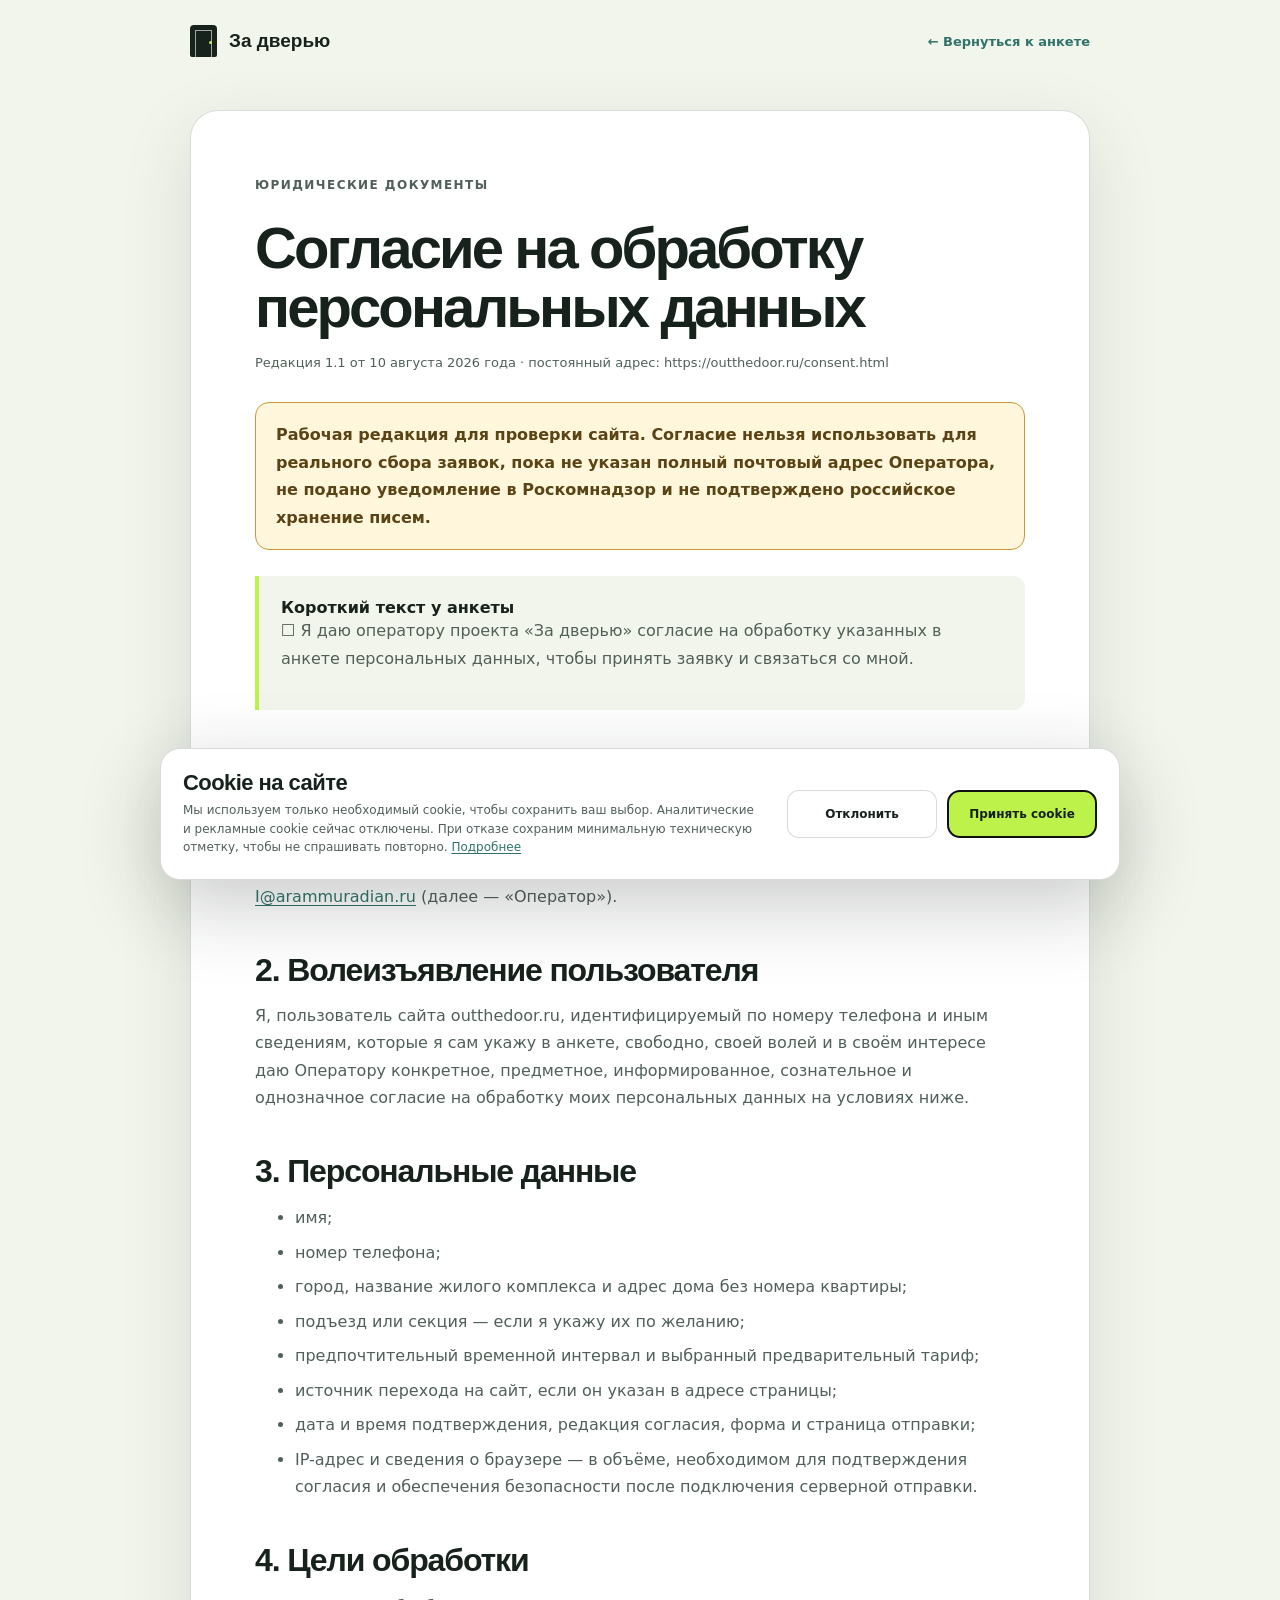
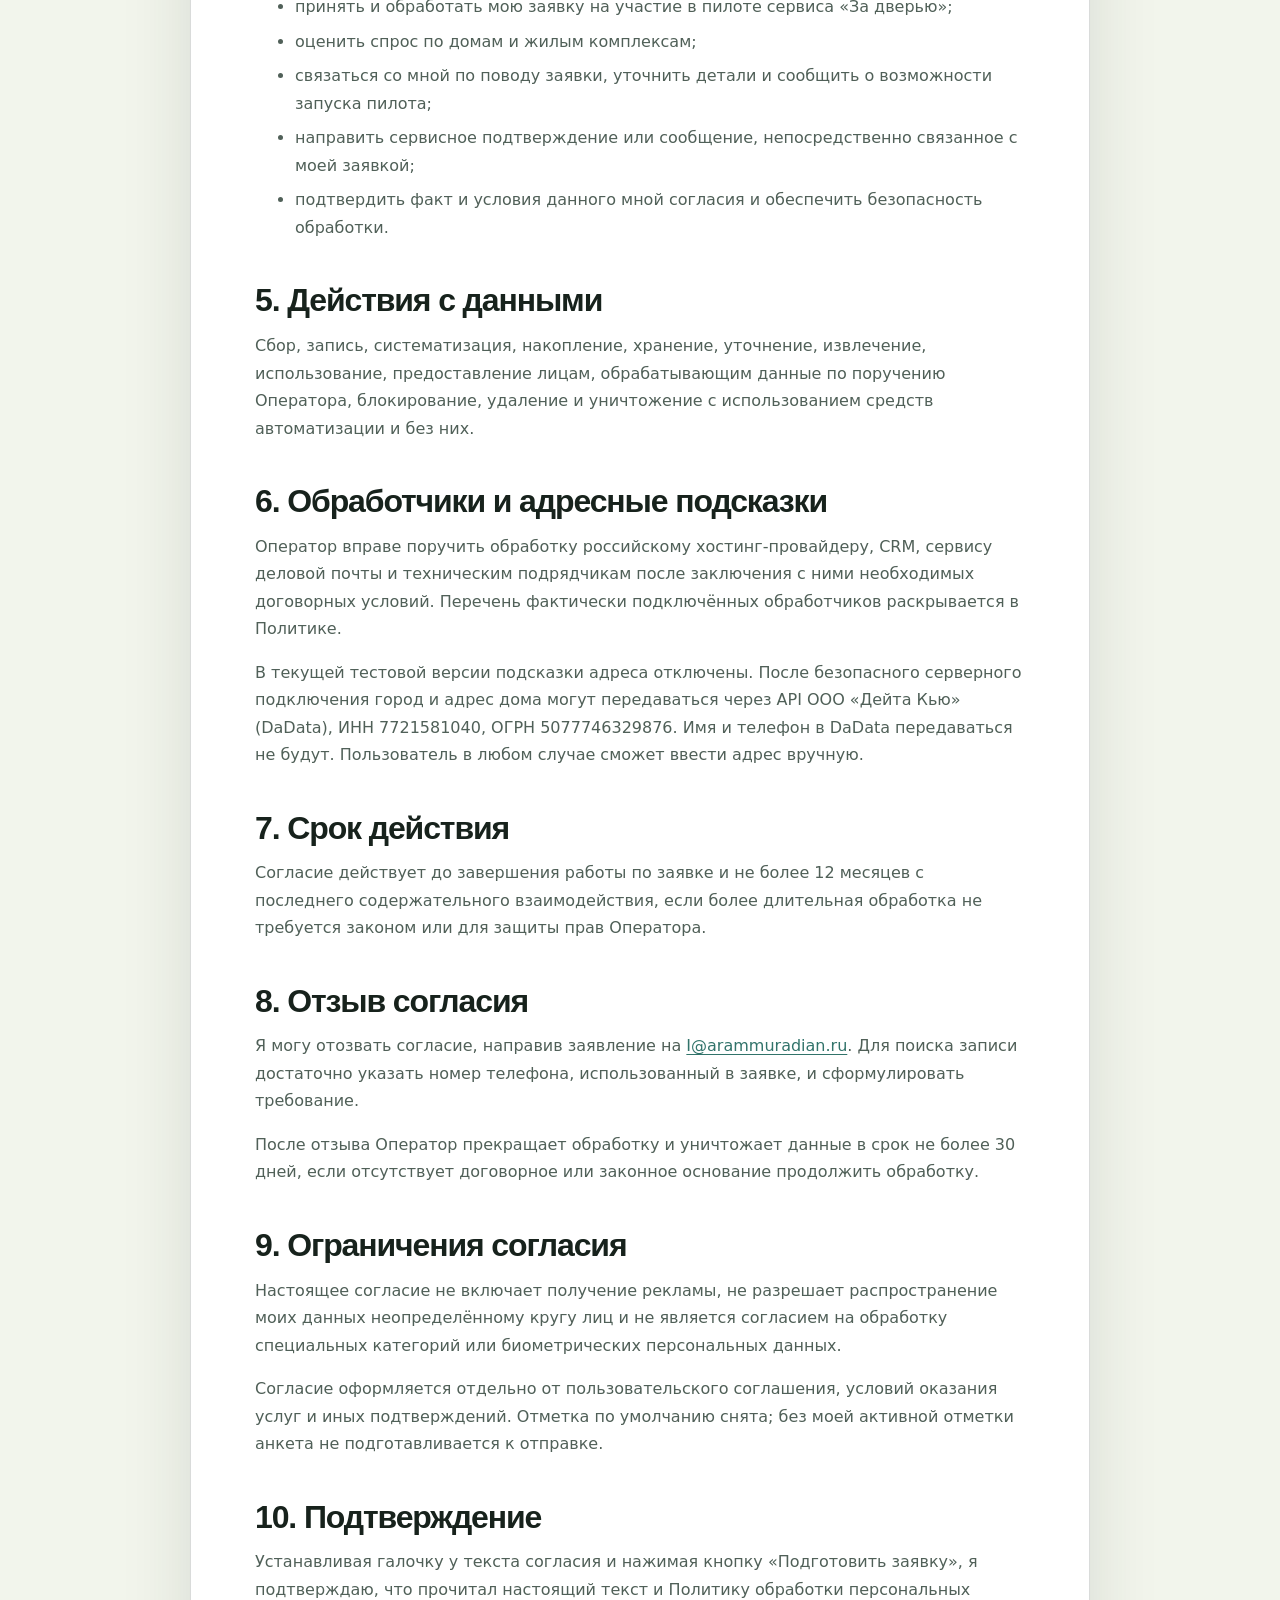
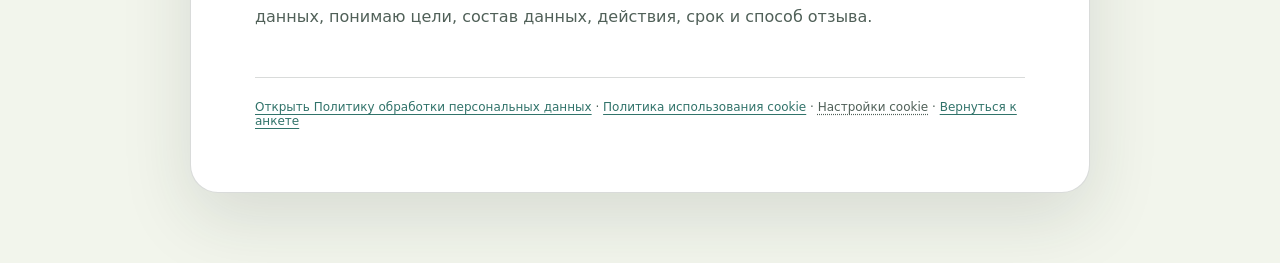
==== commit a1cd51a8: "Add operator contacts" ====
--- a/consent.html
+++ b/consent.html
@@ -20,10 +20,10 @@
     <main class="legal-document">
       <p class="kicker">Юридические документы</p>
       <h1>Согласие на обработку персональных данных</h1>
-      <p class="legal-meta">Редакция 1.0 от 10 августа 2026 года · постоянный адрес: https://outthedoor.ru/consent.html</p>
+      <p class="legal-meta">Редакция 1.1 от 10 августа 2026 года · постоянный адрес: https://outthedoor.ru/consent.html</p>
 
       <p class="legal-warning">
-        Тестовая редакция для проверки сайта. Согласие нельзя использовать для реального сбора заявок, пока не заполнены реквизиты оператора и рабочий адрес для отзыва согласия.
+        Рабочая редакция для проверки сайта. Согласие нельзя использовать для реального сбора заявок, пока не указан полный почтовый адрес Оператора, не подано уведомление в Роскомнадзор и не подтверждено российское хранение писем.
       </p>
 
       <div class="legal-summary">
@@ -33,11 +33,11 @@
 
       <h2>1. Оператор</h2>
       <p>
-        <span class="legal-placeholder">[УКАЗАТЬ ПОЛНОЕ НАИМЕНОВАНИЕ ИП/ООО ИЛИ ФИО ОПЕРАТОРА]</span>,
-        ИНН <span class="legal-placeholder">[УКАЗАТЬ]</span>,
-        ОГРН/ОГРНИП <span class="legal-placeholder">[УКАЗАТЬ]</span>,
-        адрес: <span class="legal-placeholder">[УКАЗАТЬ]</span>,
-        e-mail по вопросам персональных данных: <span class="legal-placeholder">[УКАЗАТЬ]</span>
+        Мурадян Арам Мурадович, физическое лицо,
+        ИНН 691009991584,
+        ОГРН/ОГРНИП не применяется,
+        место нахождения: г. Москва; полный почтовый адрес будет указан до начала сбора реальных заявок,
+        e-mail по вопросам персональных данных: <a href="mailto:I@arammuradian.ru">I@arammuradian.ru</a>
         (далее — «Оператор»).
       </p>
 
@@ -76,7 +76,7 @@
       <p>Согласие действует до завершения работы по заявке и не более 12 месяцев с последнего содержательного взаимодействия, если более длительная обработка не требуется законом или для защиты прав Оператора.</p>
 
       <h2>8. Отзыв согласия</h2>
-      <p>Я могу отозвать согласие, направив заявление на <span class="legal-placeholder">[РАБОЧИЙ E-MAIL ПО ВОПРОСАМ ПДн]</span> или по почтовому адресу Оператора. Для поиска записи достаточно указать номер телефона, использованный в заявке, и сформулировать требование.</p>
+      <p>Я могу отозвать согласие, направив заявление на <a href="mailto:I@arammuradian.ru">I@arammuradian.ru</a>. Для поиска записи достаточно указать номер телефона, использованный в заявке, и сформулировать требование.</p>
       <p>После отзыва Оператор прекращает обработку и уничтожает данные в срок не более 30 дней, если отсутствует договорное или законное основание продолжить обработку.</p>
 
       <h2>9. Ограничения согласия</h2>
--- a/styles.css
+++ b/styles.css
@@ -261,6 +261,20 @@
 .form-error { min-height: 18px; margin: -8px 0 5px; color: #9d2f28; font-size: 10px; }
 .form-note { margin: 10px 0 0; color: var(--ink-soft); text-align: center; font-size: 9px; }
 
+.about-section { padding-block: 110px; }
+.about-grid { display: grid; grid-template-columns: minmax(0, 1.15fr) minmax(360px, .85fr); align-items: start; gap: 76px; }
+.about-copy h2 { max-width: 720px; margin-bottom: 34px; }
+.about-lead { max-width: 710px; color: var(--ink-soft); font-size: 16px; line-height: 1.75; }
+.contact-card { padding: 34px; border-radius: var(--radius); background: var(--white); box-shadow: var(--shadow); }
+.contact-card__eyebrow { margin-bottom: 26px; color: var(--teal); font-size: 10px; font-weight: 800; letter-spacing: .1em; text-transform: uppercase; }
+.contact-card h3 { margin-bottom: 12px; font: 600 32px/1.08 "Onest", sans-serif; letter-spacing: -.045em; }
+.project-status { margin-bottom: 30px; color: var(--ink-soft); font-size: 12px; line-height: 1.55; }
+.contact-list { margin: 0 0 28px; }
+.contact-list > div { padding: 14px 0; display: grid; grid-template-columns: 86px 1fr; gap: 16px; border-top: 1px solid var(--line); }
+.contact-list dt { color: var(--ink-soft); font-size: 10px; font-weight: 800; letter-spacing: .08em; text-transform: uppercase; }
+.contact-list dd { margin: 0; overflow-wrap: anywhere; font-size: 13px; font-weight: 800; }
+.contact-list a { color: var(--teal); text-decoration: underline; text-underline-offset: 3px; }
+
 .bottom-cta { margin-bottom: 30px; padding: 58px 64px; display: grid; grid-template-columns: 1fr auto; align-items: center; gap: 48px; border-radius: 34px; background: var(--teal); color: white; }
 .bottom-cta .kicker { margin-bottom: 16px; }
 .bottom-cta h2 { max-width: 780px; margin: 0; font: 600 clamp(34px, 4vw, 52px)/1.05 "Onest", sans-serif; letter-spacing: -.05em; }
@@ -330,6 +344,7 @@
 .demo-dialog > p { color: var(--ink-soft); line-height: 1.6; }
 .dialog-note { font-size: 11px; }
 .share-status { min-height: 24px; margin: 14px 0 8px; color: var(--ink); font-size: 13px; font-weight: 700; }
+.dialog-copy { margin-top: 10px; }
 .dialog-done { width: 100%; min-height: 44px; margin-top: 8px; border: 0; background: transparent; color: var(--ink-soft); cursor: pointer; font: 700 13px "Manrope", sans-serif; }
 [hidden] { display: none !important; }
 
@@ -340,6 +355,8 @@
   .hero__copy { max-width: 760px; padding-top: 20px; }
   .steps-grid { grid-template-columns: repeat(2, 1fr); }
   .rules-layout { grid-template-columns: 1fr; }
+  .about-grid { grid-template-columns: 1fr; gap: 42px; }
+  .contact-card { max-width: 660px; }
   .reserve-form { width: 100%; max-width: 660px; }
   .bottom-cta { padding: 48px; grid-template-columns: 1fr; }
   .bottom-cta .button { justify-self: start; }
@@ -380,6 +397,9 @@
   .plan-card__price { margin-top: 46px; }
   .plan-card__price strong { font-size: 46px; }
   .rules-layout { gap: 42px; }
+  .about-section { padding-block: 82px; }
+  .contact-card { padding: 26px 22px; }
+  .contact-card h3 { font-size: 28px; }
   .reserve-form { padding: 22px; border-radius: 22px; }
   .form-grid { grid-template-columns: 1fr; gap: 0; }
   input, select { font-size: 16px; }
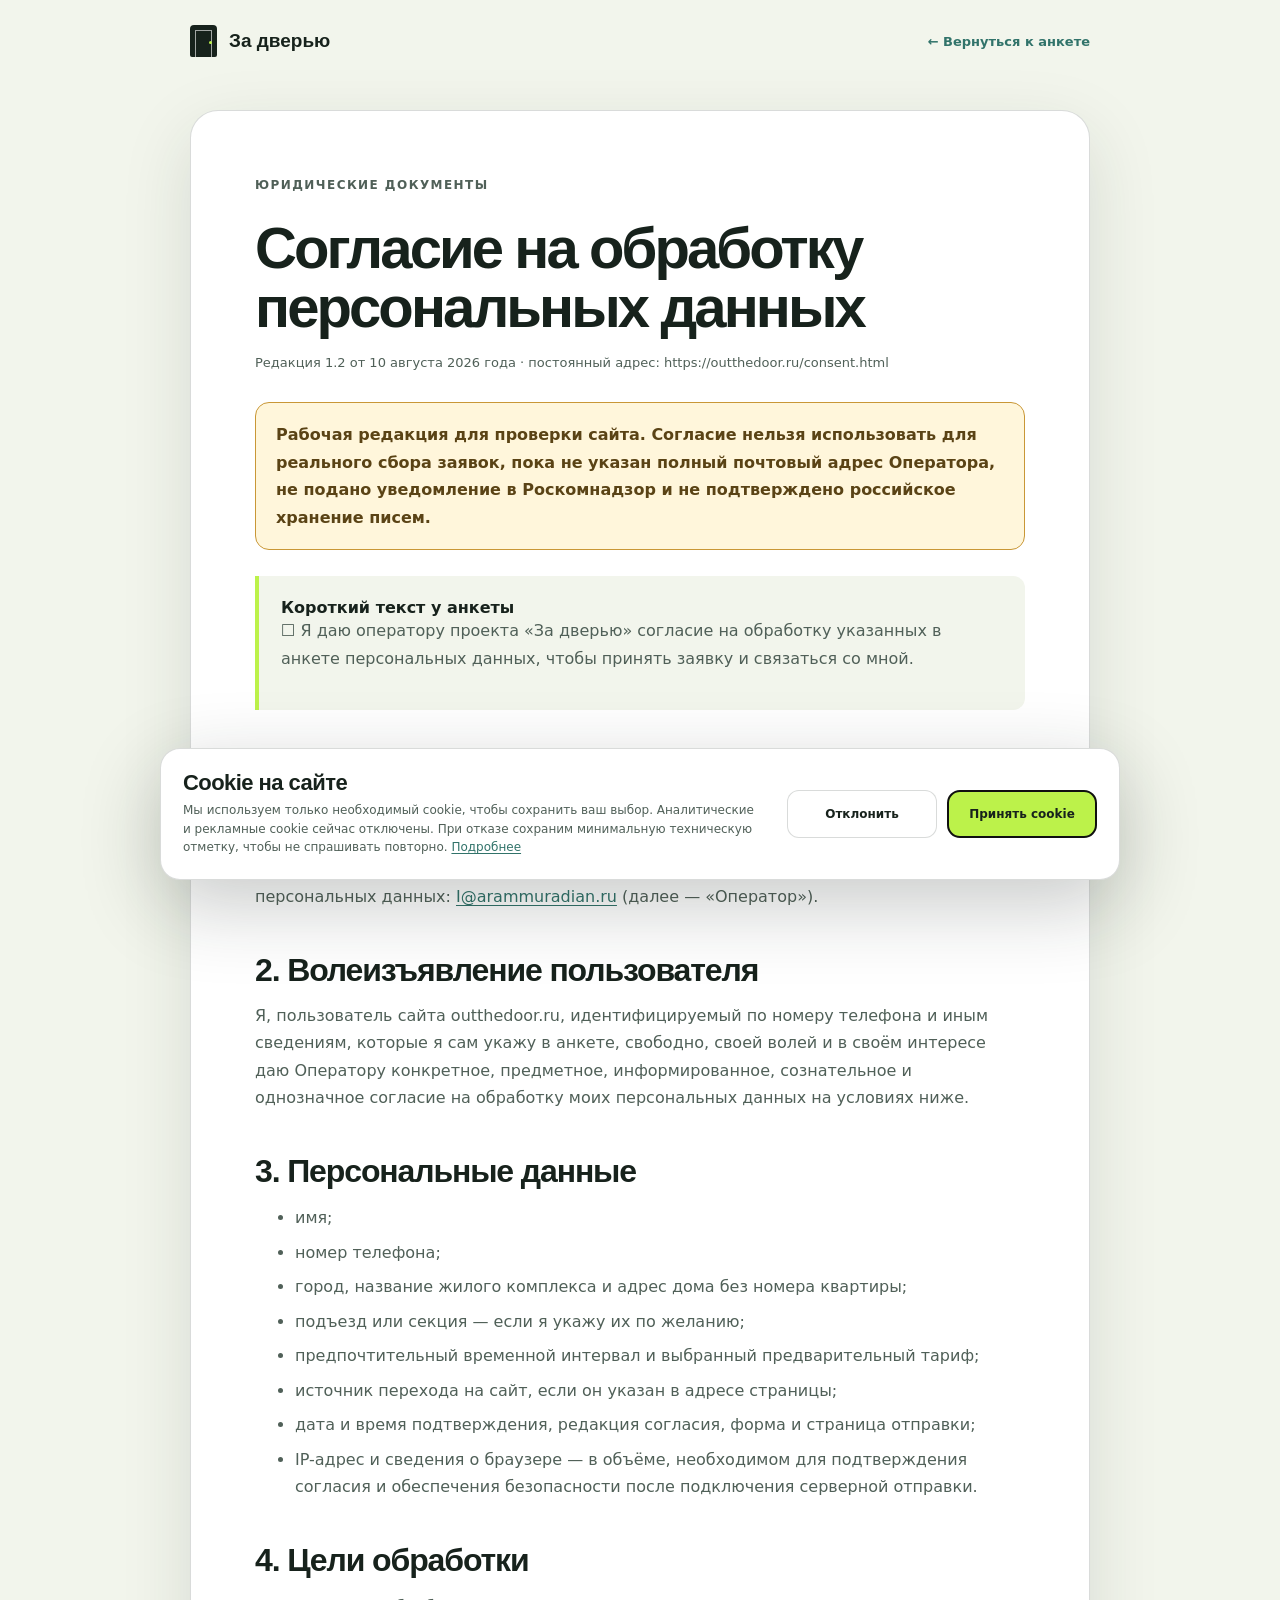
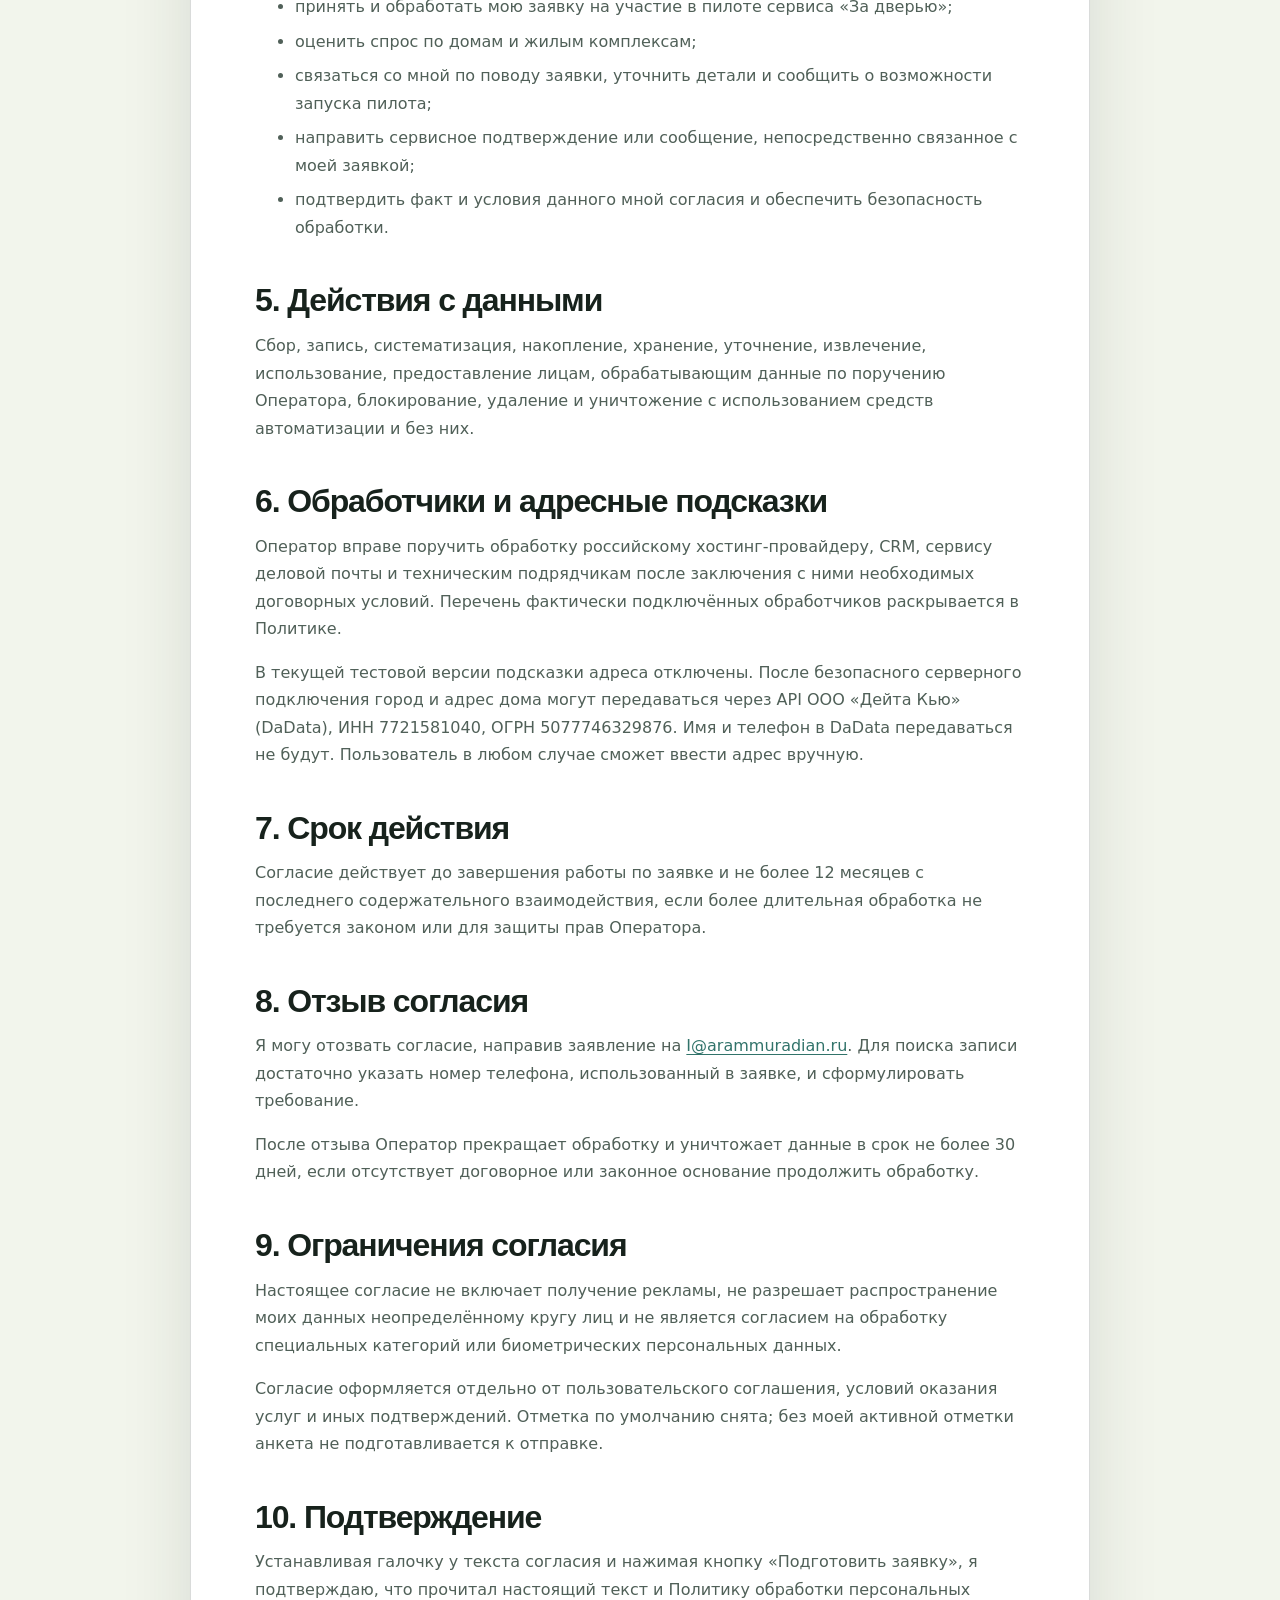
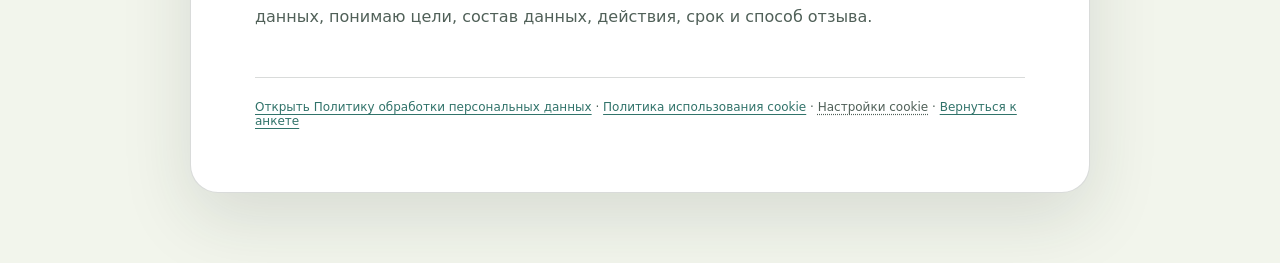
==== commit dda5ff90: "Set IP operator details" ====
--- a/consent.html
+++ b/consent.html
@@ -20,7 +20,7 @@
     <main class="legal-document">
       <p class="kicker">Юридические документы</p>
       <h1>Согласие на обработку персональных данных</h1>
-      <p class="legal-meta">Редакция 1.1 от 10 августа 2026 года · постоянный адрес: https://outthedoor.ru/consent.html</p>
+      <p class="legal-meta">Редакция 1.2 от 10 августа 2026 года · постоянный адрес: https://outthedoor.ru/consent.html</p>
 
       <p class="legal-warning">
         Рабочая редакция для проверки сайта. Согласие нельзя использовать для реального сбора заявок, пока не указан полный почтовый адрес Оператора, не подано уведомление в Роскомнадзор и не подтверждено российское хранение писем.
@@ -33,10 +33,10 @@
 
       <h2>1. Оператор</h2>
       <p>
-        Мурадян Арам Мурадович, физическое лицо,
-        ИНН 691009991584,
-        ОГРН/ОГРНИП не применяется,
-        место нахождения: г. Москва; полный почтовый адрес будет указан до начала сбора реальных заявок,
+        Индивидуальный предприниматель Мурадян Армен Мурадович,
+        ИНН 691008651306,
+        ОГРНИП 317695200046717, дата регистрации 03.10.2017,
+        полный почтовый адрес для обращений будет указан до начала сбора реальных заявок,
         e-mail по вопросам персональных данных: <a href="mailto:I@arammuradian.ru">I@arammuradian.ru</a>
         (далее — «Оператор»).
       </p>
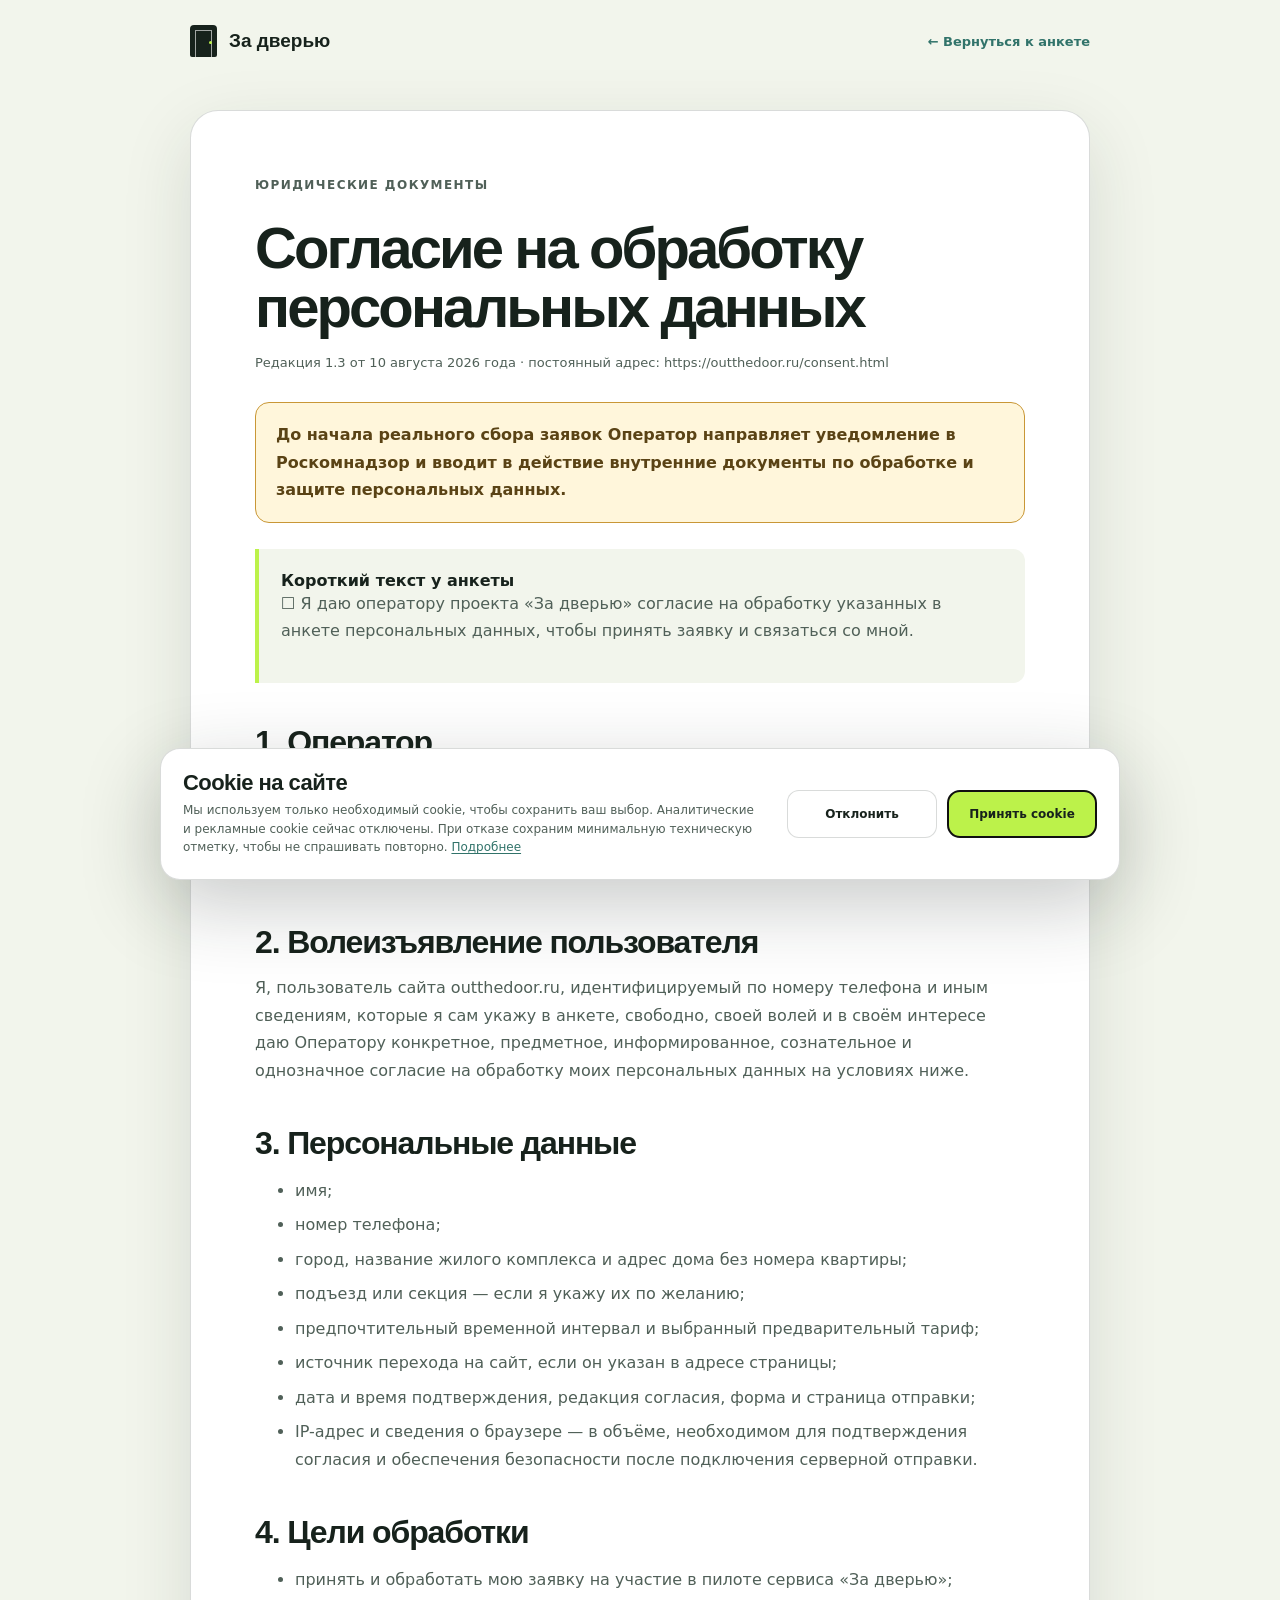
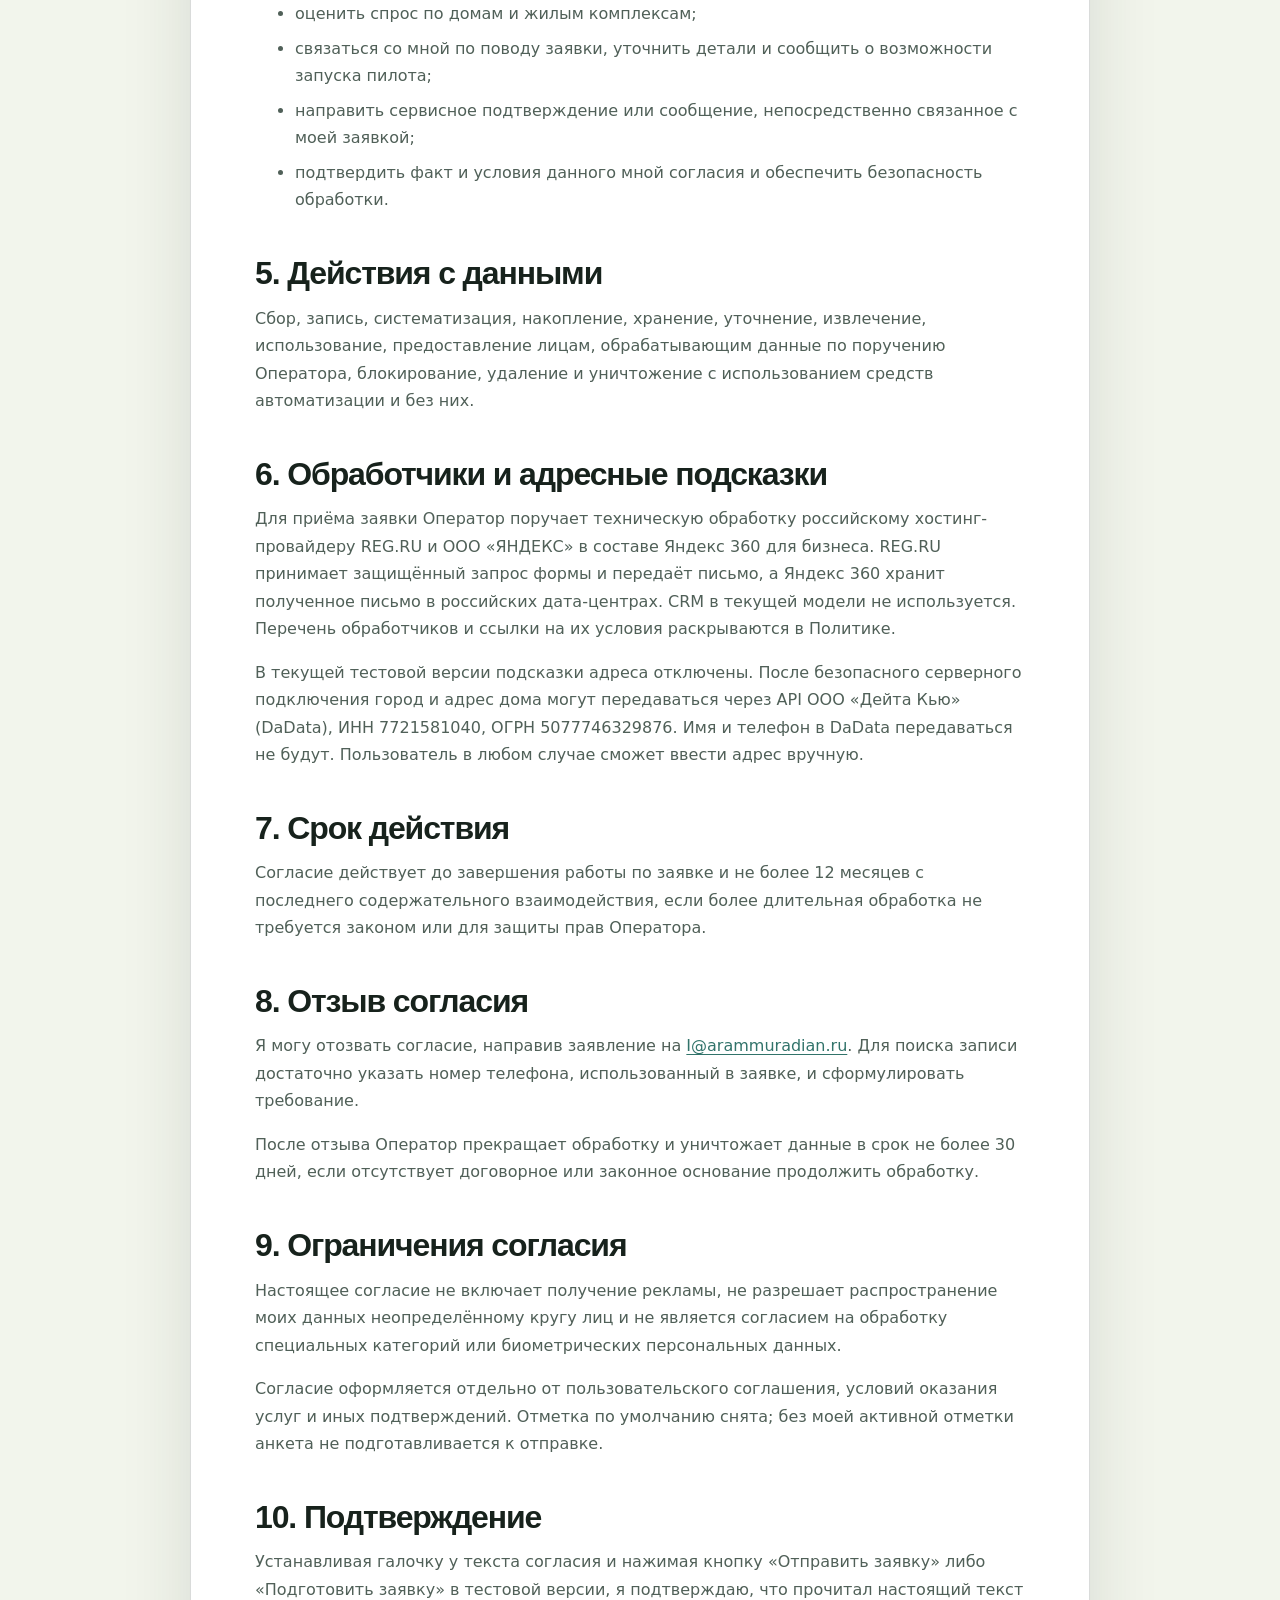
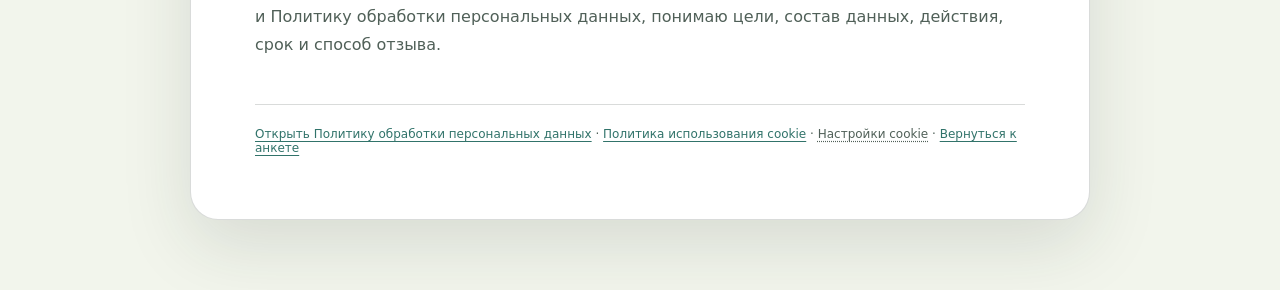
==== commit 09abd2c0: "Add protected application workflow" ====
--- a/consent.html
+++ b/consent.html
@@ -20,10 +20,10 @@
     <main class="legal-document">
       <p class="kicker">Юридические документы</p>
       <h1>Согласие на обработку персональных данных</h1>
-      <p class="legal-meta">Редакция 1.2 от 10 августа 2026 года · постоянный адрес: https://outthedoor.ru/consent.html</p>
+      <p class="legal-meta">Редакция 1.3 от 10 августа 2026 года · постоянный адрес: https://outthedoor.ru/consent.html</p>
 
       <p class="legal-warning">
-        Рабочая редакция для проверки сайта. Согласие нельзя использовать для реального сбора заявок, пока не указан полный почтовый адрес Оператора, не подано уведомление в Роскомнадзор и не подтверждено российское хранение писем.
+        До начала реального сбора заявок Оператор направляет уведомление в Роскомнадзор и вводит в действие внутренние документы по обработке и защите персональных данных.
       </p>
 
       <div class="legal-summary">
@@ -36,7 +36,7 @@
         Индивидуальный предприниматель Мурадян Армен Мурадович,
         ИНН 691008651306,
         ОГРНИП 317695200046717, дата регистрации 03.10.2017,
-        полный почтовый адрес для обращений будет указан до начала сбора реальных заявок,
+        адрес места жительства содержится в ЕГРИП и предоставляется ФНС России в установленном законом порядке,
         e-mail по вопросам персональных данных: <a href="mailto:I@arammuradian.ru">I@arammuradian.ru</a>
         (далее — «Оператор»).
       </p>
@@ -69,7 +69,7 @@
       <p>Сбор, запись, систематизация, накопление, хранение, уточнение, извлечение, использование, предоставление лицам, обрабатывающим данные по поручению Оператора, блокирование, удаление и уничтожение с использованием средств автоматизации и без них.</p>
 
       <h2>6. Обработчики и адресные подсказки</h2>
-      <p>Оператор вправе поручить обработку российскому хостинг-провайдеру, CRM, сервису деловой почты и техническим подрядчикам после заключения с ними необходимых договорных условий. Перечень фактически подключённых обработчиков раскрывается в Политике.</p>
+      <p>Для приёма заявки Оператор поручает техническую обработку российскому хостинг-провайдеру REG.RU и ООО «ЯНДЕКС» в составе Яндекс 360 для бизнеса. REG.RU принимает защищённый запрос формы и передаёт письмо, а Яндекс 360 хранит полученное письмо в российских дата-центрах. CRM в текущей модели не используется. Перечень обработчиков и ссылки на их условия раскрываются в Политике.</p>
       <p>В текущей тестовой версии подсказки адреса отключены. После безопасного серверного подключения город и адрес дома могут передаваться через API ООО «Дейта Кью» (DaData), ИНН 7721581040, ОГРН 5077746329876. Имя и телефон в DaData передаваться не будут. Пользователь в любом случае сможет ввести адрес вручную.</p>
 
       <h2>7. Срок действия</h2>
@@ -84,7 +84,7 @@
       <p>Согласие оформляется отдельно от пользовательского соглашения, условий оказания услуг и иных подтверждений. Отметка по умолчанию снята; без моей активной отметки анкета не подготавливается к отправке.</p>
 
       <h2>10. Подтверждение</h2>
-      <p>Устанавливая галочку у текста согласия и нажимая кнопку «Подготовить заявку», я подтверждаю, что прочитал настоящий текст и Политику обработки персональных данных, понимаю цели, состав данных, действия, срок и способ отзыва.</p>
+      <p>Устанавливая галочку у текста согласия и нажимая кнопку «Отправить заявку» либо «Подготовить заявку» в тестовой версии, я подтверждаю, что прочитал настоящий текст и Политику обработки персональных данных, понимаю цели, состав данных, действия, срок и способ отзыва.</p>
 
       <div class="legal-footer">
         <a href="privacy.html">Открыть Политику обработки персональных данных</a> ·
--- a/styles.css
+++ b/styles.css
@@ -260,6 +260,7 @@
 .check-row a:hover { text-decoration-thickness: 2px; }
 .form-error { min-height: 18px; margin: -8px 0 5px; color: #9d2f28; font-size: 10px; }
 .form-note { margin: 10px 0 0; color: var(--ink-soft); text-align: center; font-size: 9px; }
+.form-trap { position: absolute !important; width: 1px; height: 1px; margin: -1px !important; overflow: hidden; clip: rect(0 0 0 0); white-space: nowrap; }
 
 .about-section { padding-block: 110px; }
 .about-grid { display: grid; grid-template-columns: minmax(0, 1.15fr) minmax(360px, .85fr); align-items: start; gap: 76px; }
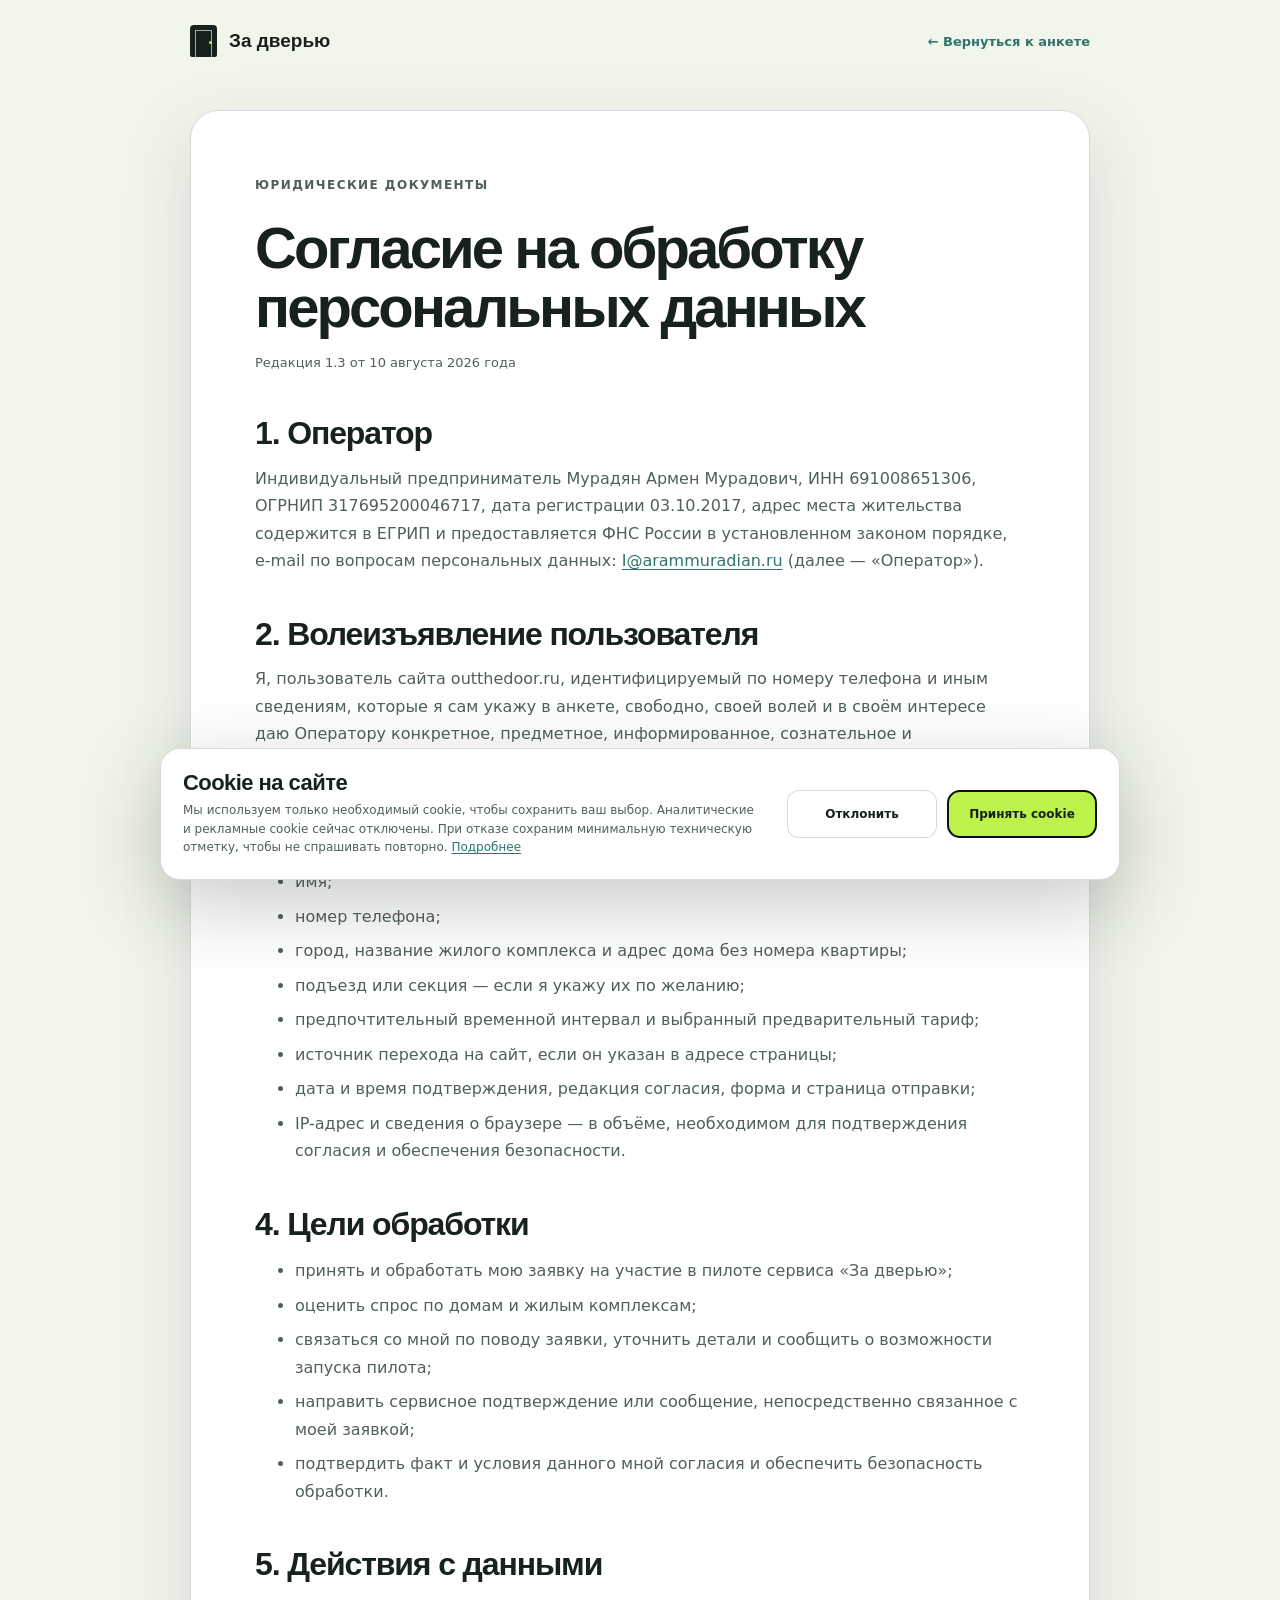
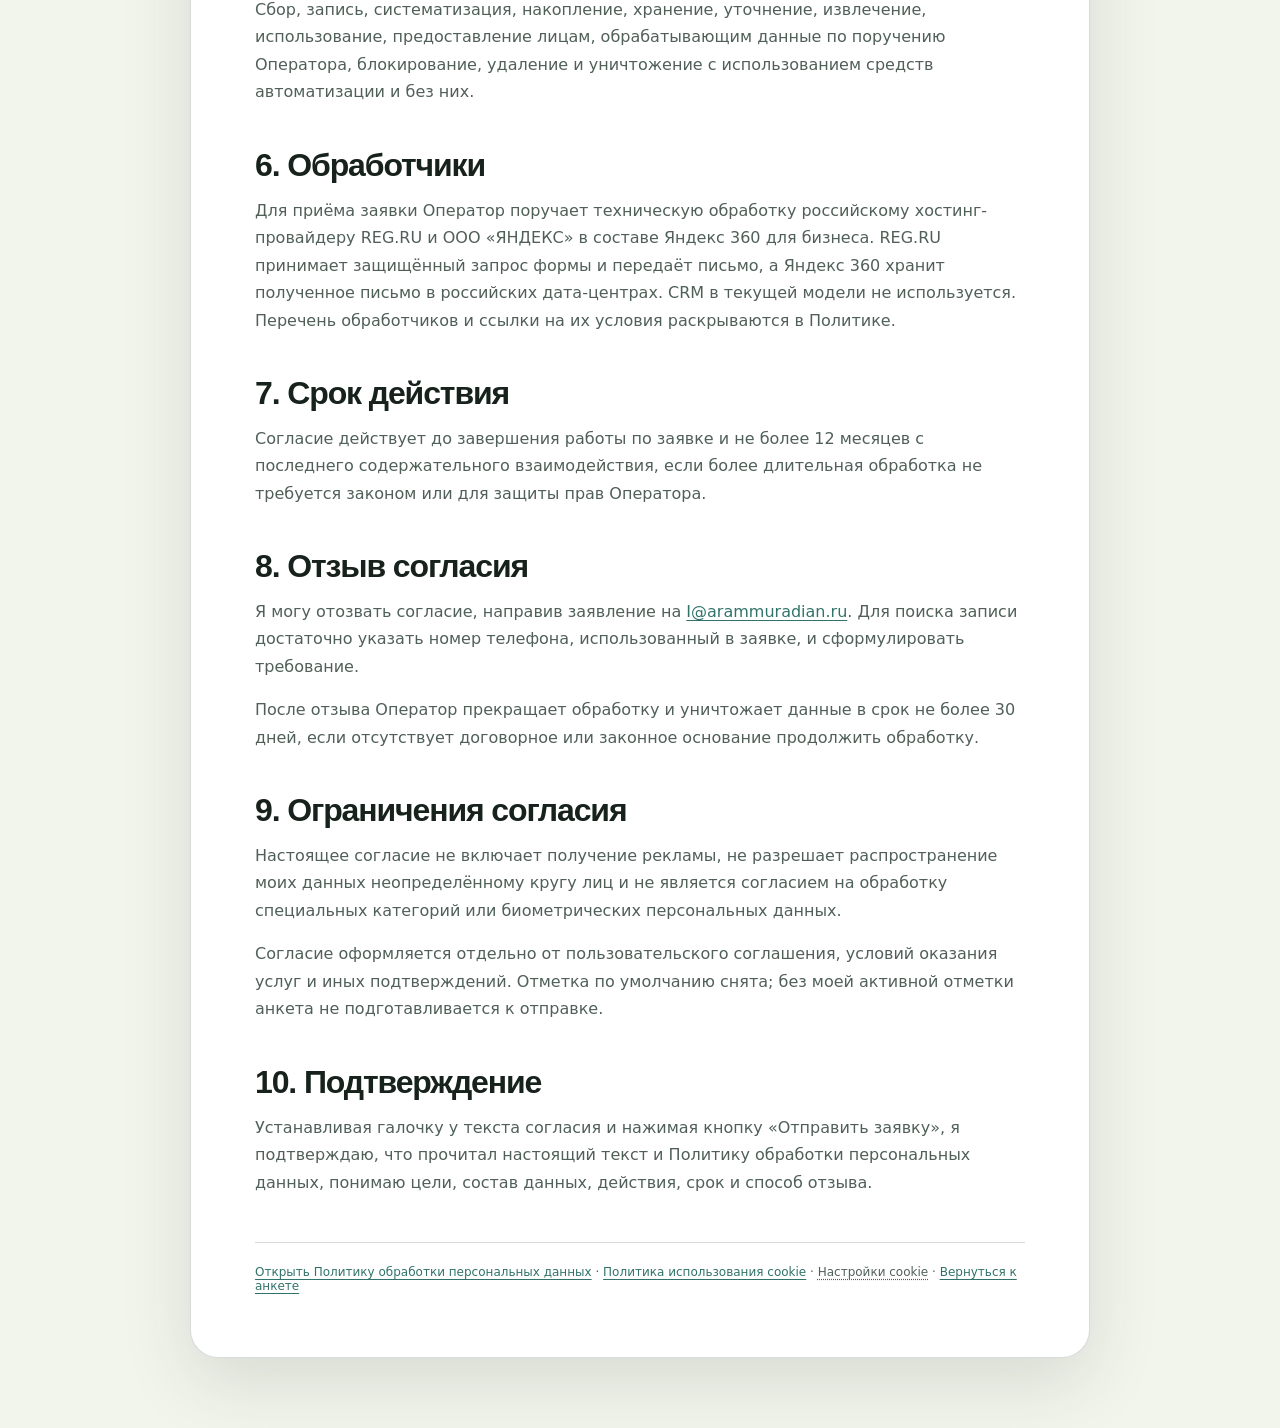
==== commit cbd9352a: "Use production legal copy" ====
--- a/consent.html
+++ b/consent.html
@@ -20,16 +20,7 @@
     <main class="legal-document">
       <p class="kicker">Юридические документы</p>
       <h1>Согласие на обработку персональных данных</h1>
-      <p class="legal-meta">Редакция 1.3 от 10 августа 2026 года · постоянный адрес: https://outthedoor.ru/consent.html</p>
-
-      <p class="legal-warning">
-        До начала реального сбора заявок Оператор направляет уведомление в Роскомнадзор и вводит в действие внутренние документы по обработке и защите персональных данных.
-      </p>
-
-      <div class="legal-summary">
-        <strong>Короткий текст у анкеты</strong>
-        <p>☐ Я даю оператору проекта «За дверью» согласие на обработку указанных в анкете персональных данных, чтобы принять заявку и связаться со мной.</p>
-      </div>
+      <p class="legal-meta">Редакция 1.3 от 10 августа 2026 года</p>
 
       <h2>1. Оператор</h2>
       <p>
@@ -53,7 +44,7 @@
         <li>предпочтительный временной интервал и выбранный предварительный тариф;</li>
         <li>источник перехода на сайт, если он указан в адресе страницы;</li>
         <li>дата и время подтверждения, редакция согласия, форма и страница отправки;</li>
-        <li>IP-адрес и сведения о браузере — в объёме, необходимом для подтверждения согласия и обеспечения безопасности после подключения серверной отправки.</li>
+        <li>IP-адрес и сведения о браузере — в объёме, необходимом для подтверждения согласия и обеспечения безопасности.</li>
       </ul>
 
       <h2>4. Цели обработки</h2>
@@ -68,9 +59,8 @@
       <h2>5. Действия с данными</h2>
       <p>Сбор, запись, систематизация, накопление, хранение, уточнение, извлечение, использование, предоставление лицам, обрабатывающим данные по поручению Оператора, блокирование, удаление и уничтожение с использованием средств автоматизации и без них.</p>
 
-      <h2>6. Обработчики и адресные подсказки</h2>
+      <h2>6. Обработчики</h2>
       <p>Для приёма заявки Оператор поручает техническую обработку российскому хостинг-провайдеру REG.RU и ООО «ЯНДЕКС» в составе Яндекс 360 для бизнеса. REG.RU принимает защищённый запрос формы и передаёт письмо, а Яндекс 360 хранит полученное письмо в российских дата-центрах. CRM в текущей модели не используется. Перечень обработчиков и ссылки на их условия раскрываются в Политике.</p>
-      <p>В текущей тестовой версии подсказки адреса отключены. После безопасного серверного подключения город и адрес дома могут передаваться через API ООО «Дейта Кью» (DaData), ИНН 7721581040, ОГРН 5077746329876. Имя и телефон в DaData передаваться не будут. Пользователь в любом случае сможет ввести адрес вручную.</p>
 
       <h2>7. Срок действия</h2>
       <p>Согласие действует до завершения работы по заявке и не более 12 месяцев с последнего содержательного взаимодействия, если более длительная обработка не требуется законом или для защиты прав Оператора.</p>
@@ -84,7 +74,7 @@
       <p>Согласие оформляется отдельно от пользовательского соглашения, условий оказания услуг и иных подтверждений. Отметка по умолчанию снята; без моей активной отметки анкета не подготавливается к отправке.</p>
 
       <h2>10. Подтверждение</h2>
-      <p>Устанавливая галочку у текста согласия и нажимая кнопку «Отправить заявку» либо «Подготовить заявку» в тестовой версии, я подтверждаю, что прочитал настоящий текст и Политику обработки персональных данных, понимаю цели, состав данных, действия, срок и способ отзыва.</p>
+      <p>Устанавливая галочку у текста согласия и нажимая кнопку «Отправить заявку», я подтверждаю, что прочитал настоящий текст и Политику обработки персональных данных, понимаю цели, состав данных, действия, срок и способ отзыва.</p>
 
       <div class="legal-footer">
         <a href="privacy.html">Открыть Политику обработки персональных данных</a> ·
--- a/styles.css
+++ b/styles.css
@@ -301,9 +301,6 @@
 .legal-document li + li { margin-top: 7px; }
 .legal-document a { color: var(--teal); text-decoration: underline; text-underline-offset: 3px; }
 .legal-meta { margin-bottom: 28px; color: var(--ink-soft); font-size: 13px; }
-.legal-warning { margin: 26px 0; padding: 18px 20px; border: 1px solid #c99736; border-radius: 14px; background: #fff6db; color: #5a4315 !important; font-weight: 700; }
-.legal-placeholder { padding: 2px 6px; border-radius: 5px; background: #fff0ef; color: #9d2f28; font-weight: 800; }
-.legal-summary { margin: 26px 0; padding: 22px; border-left: 4px solid var(--mint); border-radius: 0 12px 12px 0; background: var(--cream); }
 .legal-document table { width: 100%; border-collapse: collapse; margin: 18px 0 28px; font-size: 14px; }
 .legal-document th, .legal-document td { padding: 12px; border: 1px solid var(--line); vertical-align: top; text-align: left; line-height: 1.55; }
 .legal-document th { background: var(--cream); }
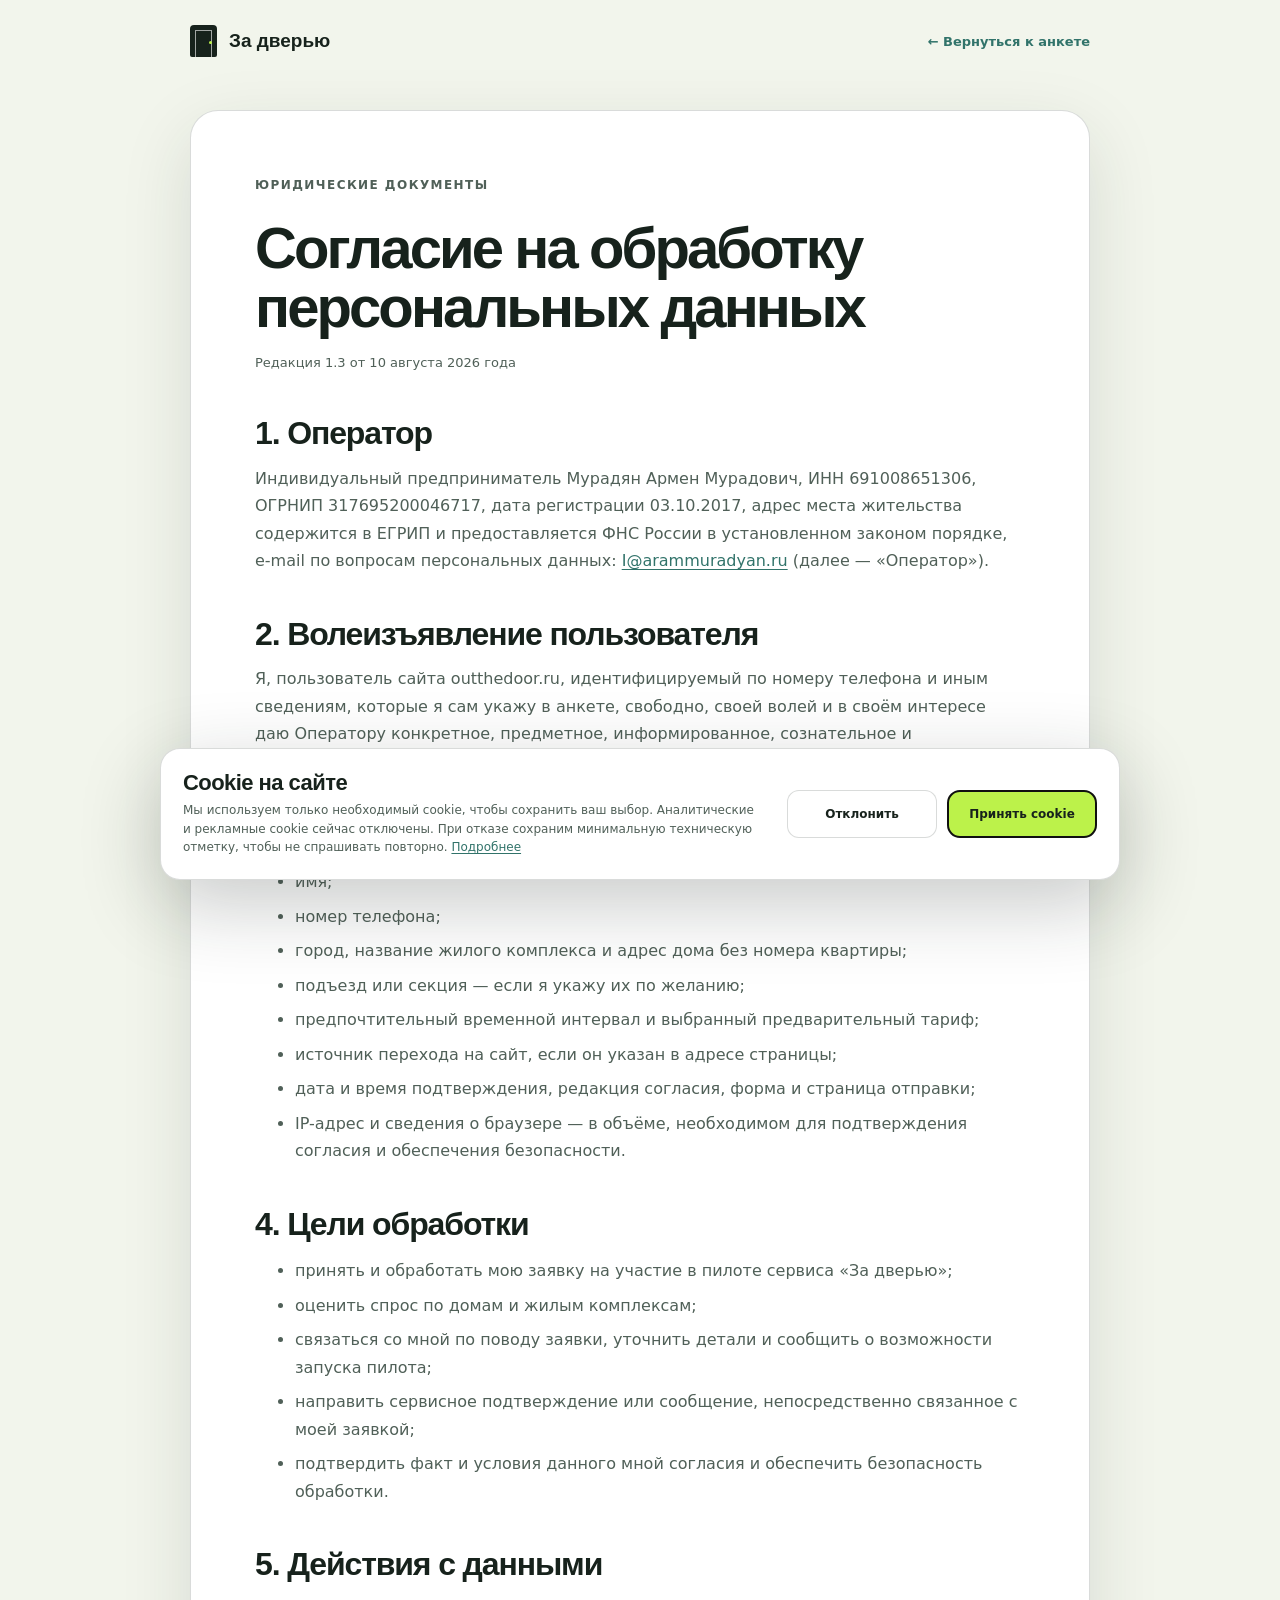
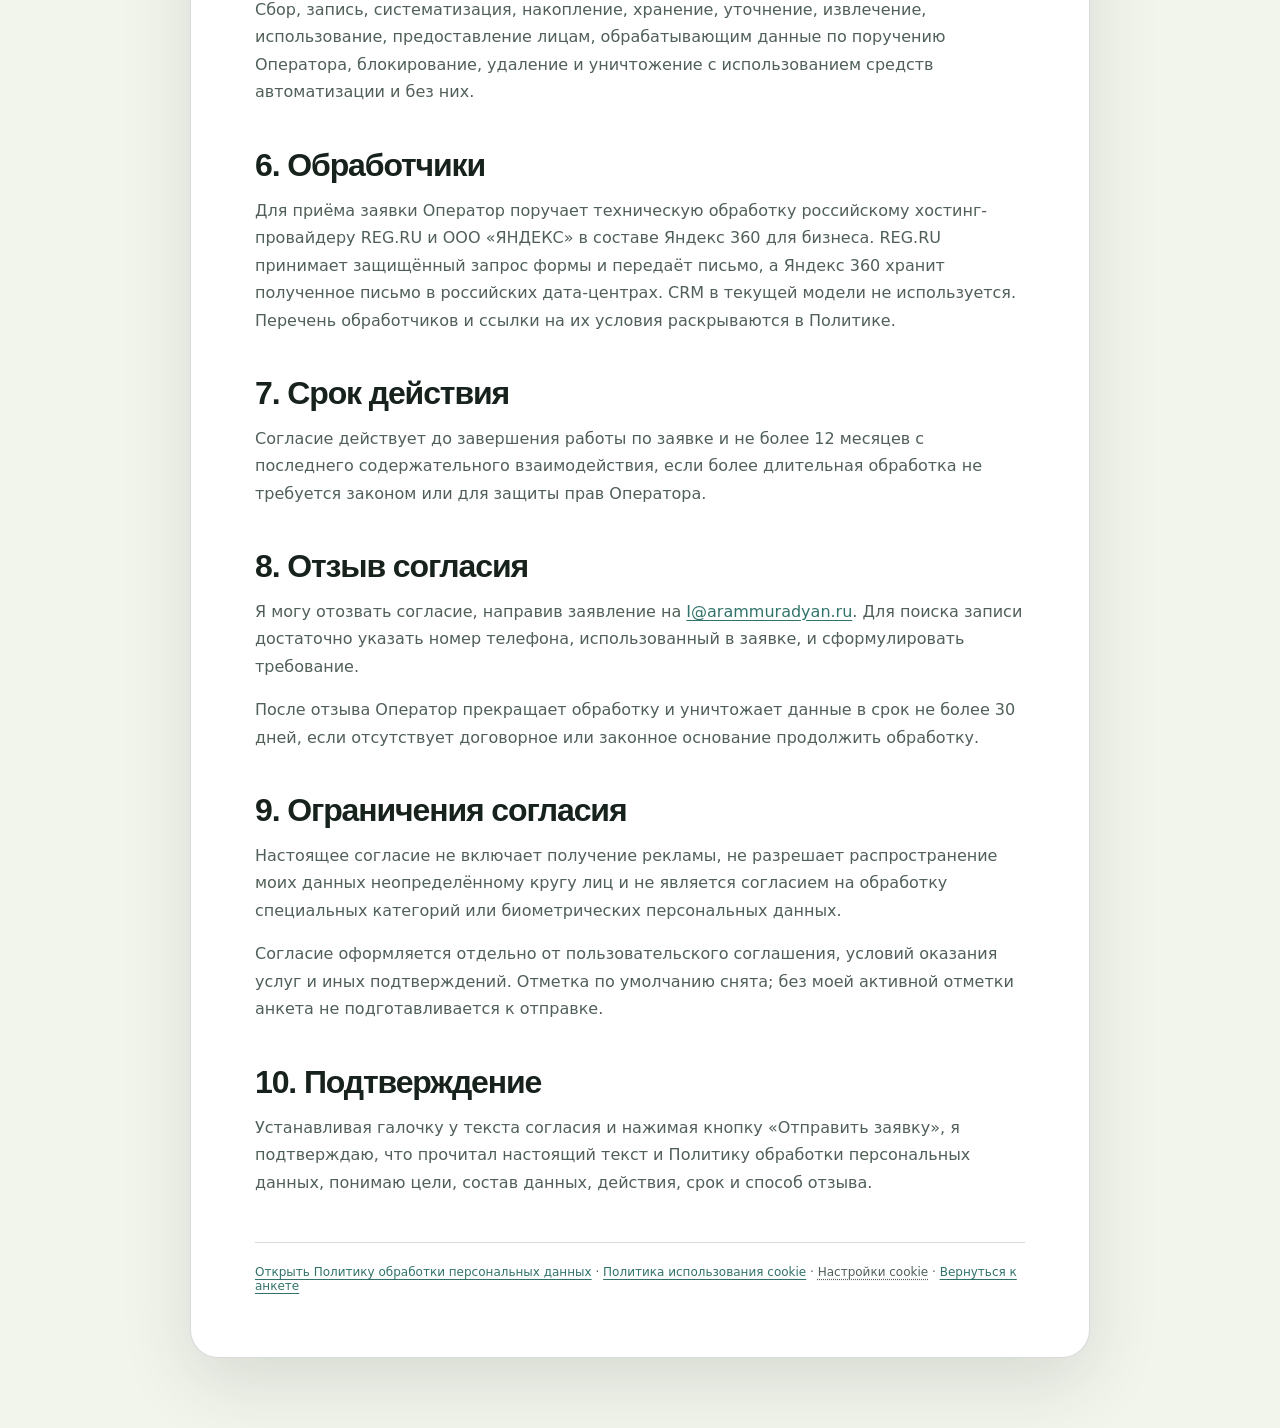
==== commit b1cbee73: "Use working Yandex application email" ====
--- a/consent.html
+++ b/consent.html
@@ -6,8 +6,8 @@
     <meta name="theme-color" content="#f2f5ec" />
     <meta name="robots" content="noindex, nofollow" />
     <title>Согласие на обработку персональных данных — За дверью</title>
-    <link rel="stylesheet" href="styles.css" />
-    <script src="cookie-consent.js" defer></script>
+    <link rel="stylesheet" href="styles.css?v=20260810-4" />
+    <script src="cookie-consent.js?v=20260810-4" defer></script>
   </head>
   <body class="legal-page">
     <header class="legal-header">
@@ -28,7 +28,7 @@
         ИНН 691008651306,
         ОГРНИП 317695200046717, дата регистрации 03.10.2017,
         адрес места жительства содержится в ЕГРИП и предоставляется ФНС России в установленном законом порядке,
-        e-mail по вопросам персональных данных: <a href="mailto:I@arammuradian.ru">I@arammuradian.ru</a>
+        e-mail по вопросам персональных данных: <a href="mailto:I@arammuradyan.ru">I@arammuradyan.ru</a>
         (далее — «Оператор»).
       </p>
 
@@ -66,7 +66,7 @@
       <p>Согласие действует до завершения работы по заявке и не более 12 месяцев с последнего содержательного взаимодействия, если более длительная обработка не требуется законом или для защиты прав Оператора.</p>
 
       <h2>8. Отзыв согласия</h2>
-      <p>Я могу отозвать согласие, направив заявление на <a href="mailto:I@arammuradian.ru">I@arammuradian.ru</a>. Для поиска записи достаточно указать номер телефона, использованный в заявке, и сформулировать требование.</p>
+      <p>Я могу отозвать согласие, направив заявление на <a href="mailto:I@arammuradyan.ru">I@arammuradyan.ru</a>. Для поиска записи достаточно указать номер телефона, использованный в заявке, и сформулировать требование.</p>
       <p>После отзыва Оператор прекращает обработку и уничтожает данные в срок не более 30 дней, если отсутствует договорное или законное основание продолжить обработку.</p>
 
       <h2>9. Ограничения согласия</h2>
--- a/styles.css
+++ b/styles.css
@@ -260,7 +260,7 @@
 .check-row a:hover { text-decoration-thickness: 2px; }
 .form-error { min-height: 18px; margin: -8px 0 5px; color: #9d2f28; font-size: 10px; }
 .form-note { margin: 10px 0 0; color: var(--ink-soft); text-align: center; font-size: 9px; }
-.form-trap { position: absolute !important; width: 1px; height: 1px; margin: -1px !important; overflow: hidden; clip: rect(0 0 0 0); white-space: nowrap; }
+.form-trap { display: none !important; }
 
 .about-section { padding-block: 110px; }
 .about-grid { display: grid; grid-template-columns: minmax(0, 1.15fr) minmax(360px, .85fr); align-items: start; gap: 76px; }
